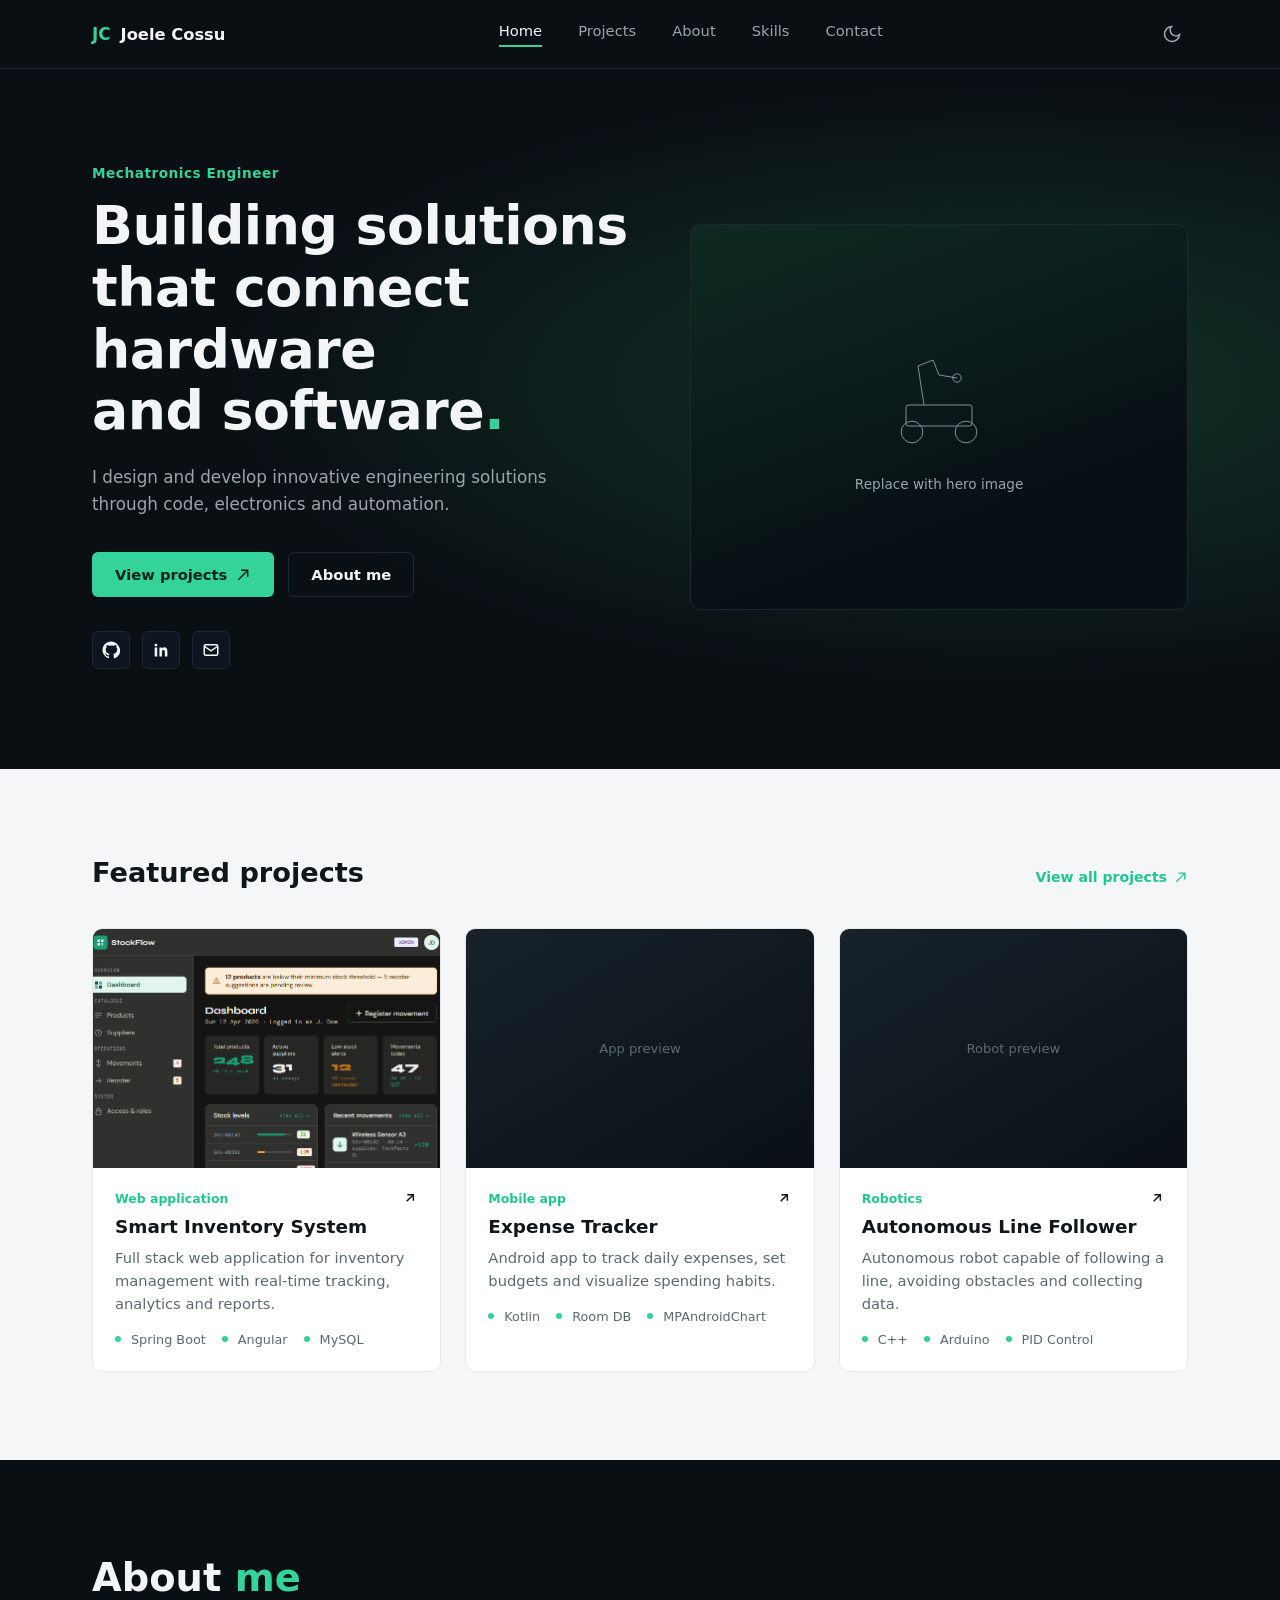
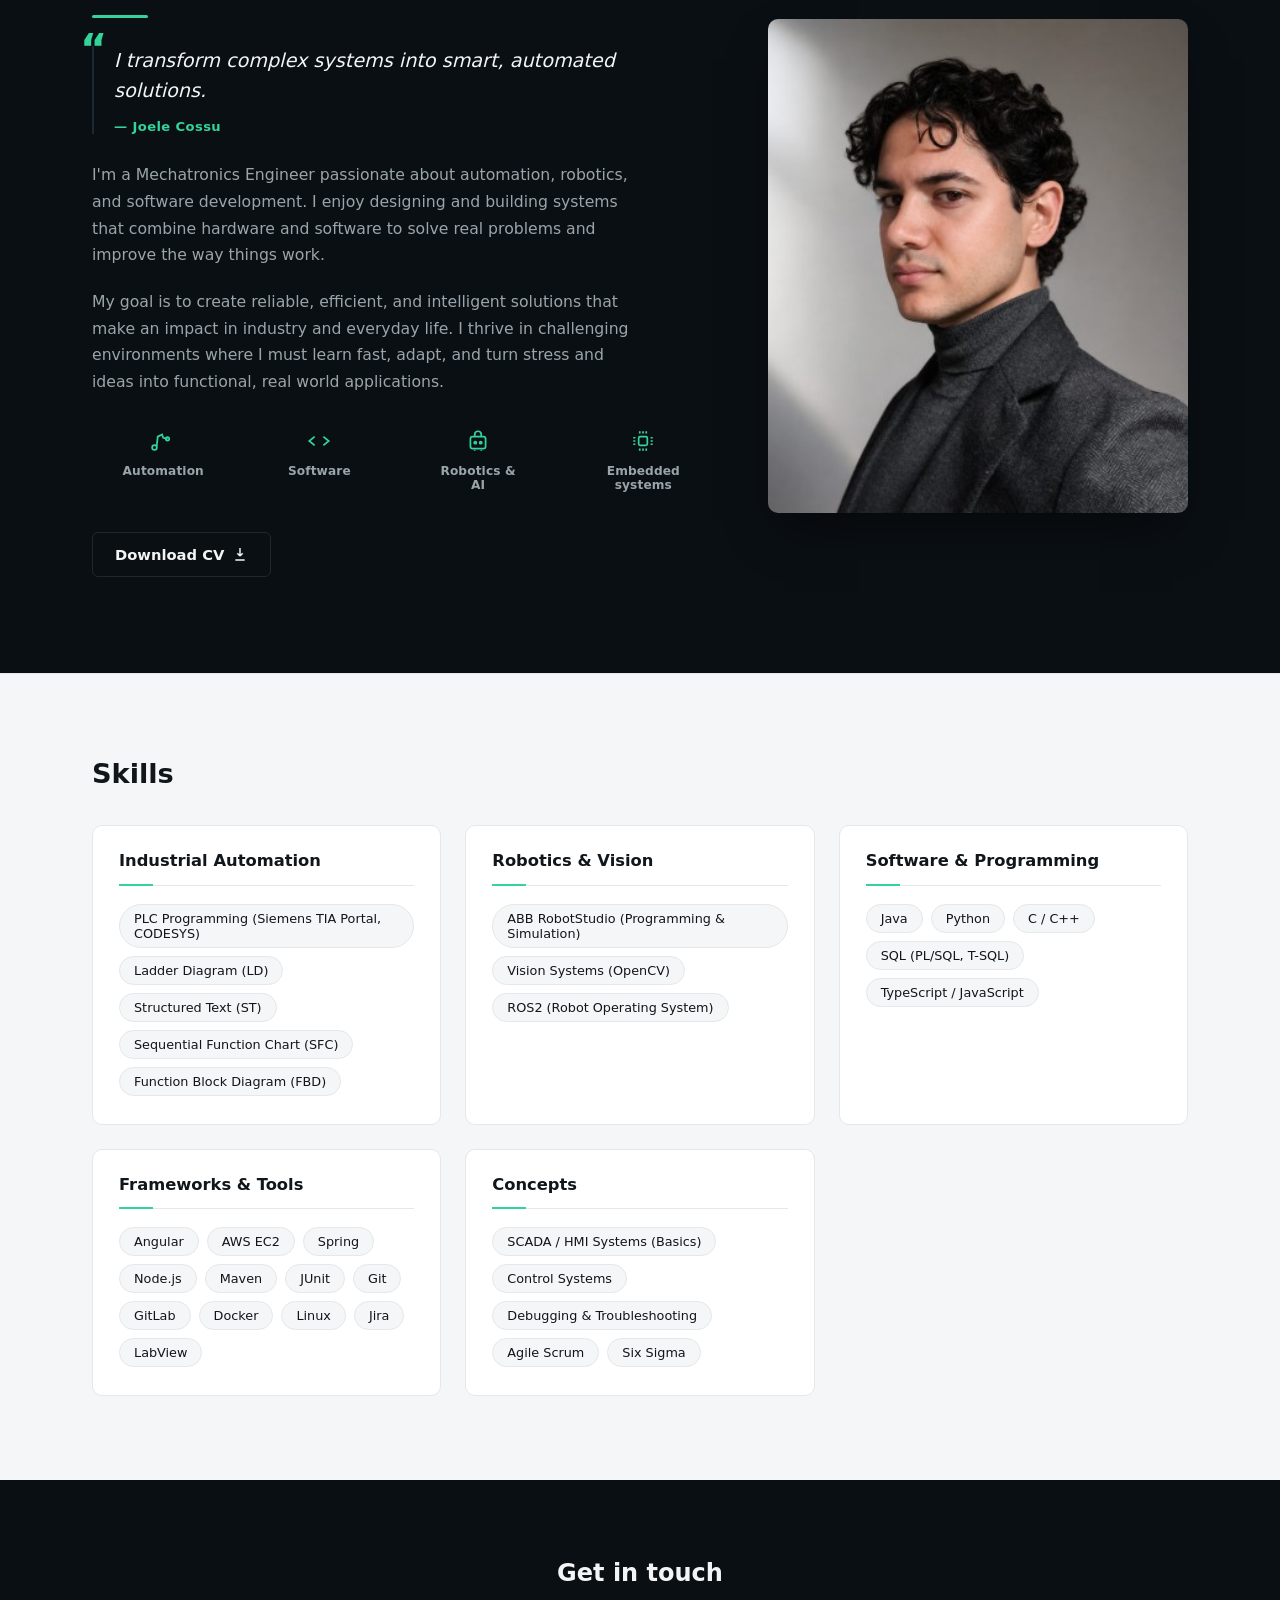
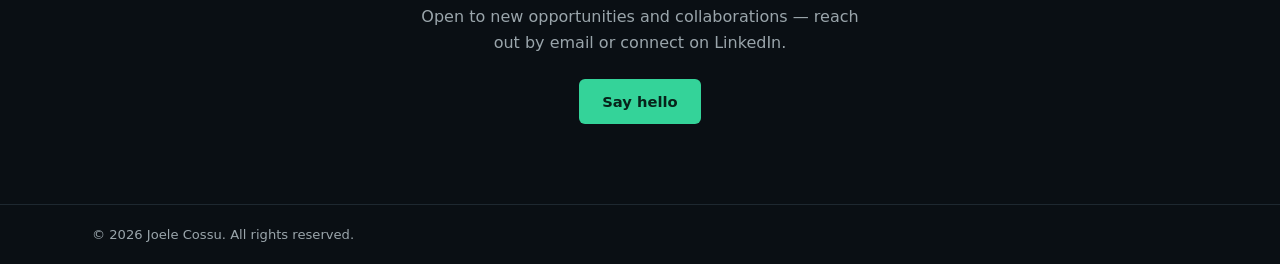
==== index.html @ 7636c54f "Added img to one project and modified css rules to make the img fit" ====
<!DOCTYPE html>
<html lang="en">
<head>
<meta charset="UTF-8">
<meta name="viewport" content="width=device-width, initial-scale=1.0">
<title>Joele Cossu — Mechatronics Engineer</title>
<link rel="stylesheet" href="style.css">
</head>
<body>

<header class="site-header">
  <div class="header-inner">
    <a href="#home" class="logo">
      <span class="logo-mark">JC</span>
      <span class="logo-name">Joele Cossu</span>
    </a>

    <nav class="main-nav" id="main-nav">
      <a href="#home" class="nav-link is-active">Home</a>
      <a href="#projects" class="nav-link">Projects</a>
      <a href="#about" class="nav-link">About</a>
      <a href="#skills" class="nav-link">Skills</a>
      <a href="#contact" class="nav-link">Contact</a>
    </nav>

    <div class="header-actions">
      <button class="theme-toggle" id="theme-toggle" aria-label="Toggle dark mode">
        <svg viewBox="0 0 24 24" width="20" height="20" fill="none" stroke="currentColor" stroke-width="2">
          <path d="M21 12.79A9 9 0 1 1 11.21 3 7 7 0 0 0 21 12.79z"/>
        </svg>
      </button>
      <button class="nav-toggle" id="nav-toggle" aria-label="Open menu" aria-expanded="false">
        <span></span><span></span><span></span>
      </button>
    </div>
  </div>
</header>

<main>

  <section class="hero" id="home">
    <div class="hero-inner">
      <div class="hero-copy">
        <p class="eyebrow">Mechatronics Engineer</p>
        <h1 class="hero-title">Building solutions<br>that connect hardware<br>and software<span class="accent-dot">.</span></h1>
        <p class="hero-subtitle">I design and develop innovative engineering solutions through code, electronics and automation.</p>

        <div class="hero-actions">
          <a href="#projects" class="btn btn-primary">
            View projects
            <svg viewBox="0 0 24 24" width="16" height="16" fill="none" stroke="currentColor" stroke-width="2.2">
              <path d="M5 19 19 5M9 5h10v10"/>
            </svg>
          </a>
          <a href="#about" class="btn btn-outline">About me</a>
        </div>

        <div class="hero-social">
          <a href="https://github.com/Gearpro17" class="social-link" aria-label="GitHub" target="_blank" rel="noopener">
            <svg viewBox="0 0 24 24" width="18" height="18" fill="currentColor">
              <path d="M12 .5C5.7.5.7 5.6.7 12c0 5.1 3.3 9.4 7.9 11 .6.1.8-.3.8-.6v-2c-3.2.7-3.9-1.5-3.9-1.5-.5-1.3-1.3-1.7-1.3-1.7-1.1-.7.1-.7.1-.7 1.2.1 1.8 1.2 1.8 1.2 1.1 1.8 2.8 1.3 3.5 1 .1-.8.4-1.3.7-1.6-2.6-.3-5.3-1.3-5.3-5.7 0-1.3.4-2.3 1.2-3.1-.1-.3-.5-1.5.1-3.1 0 0 1-.3 3.3 1.2a11.3 11.3 0 0 1 6 0c2.3-1.5 3.3-1.2 3.3-1.2.6 1.6.2 2.8.1 3.1.8.8 1.2 1.9 1.2 3.1 0 4.4-2.7 5.4-5.3 5.7.4.4.8 1.1.8 2.2v3.3c0 .3.2.7.8.6 4.6-1.6 7.9-5.9 7.9-11C23.3 5.6 18.3.5 12 .5z"/></svg>
          </a>
          <a href="https://linkedin.com/in/joele-cossu" class="social-link" aria-label="LinkedIn" target="_blank" rel="noopener">
            <svg viewBox="0 0 24 24" width="18" height="18" fill="currentColor">
              <path d="M6.94 8.5H3.56V20.5H6.94V8.5ZM5.25 3.5A1.96 1.96 0 1 0 5.25 7.42 1.96 1.96 0 0 0 5.25 3.5ZM20.5 20.5H17.13V14.4C17.13 12.93 16.6 11.93 15.28 11.93C14.28 11.93 13.68 12.6 13.42 13.25C13.32 13.5 13.3 13.84 13.3 14.18V20.5H9.93S9.97 9.47 9.93 8.5H13.3V9.95C13.75 9.25 14.55 8.25 16.58 8.25C19.1 8.25 20.5 9.9 20.5 13.45V20.5Z"/></svg>
          </a>
          <a href="mailto:gear@joesautomation.co.site" class="social-link" aria-label="Email">
            <svg viewBox="0 0 24 24" width="18" height="18" fill="none" stroke="currentColor" stroke-width="2">
              <rect x="3" y="5" width="18" height="14" rx="2"/>
              <path d="m3 7 9 6 9-6"/></svg>
          </a>
        </div>
      </div>

      <div class="hero-media">
        <div class="hero-image-frame" role="img" aria-label="Photo of a mecanum-wheel robot with a robotic arm">
          <div class="hero-image-placeholder">
            <svg viewBox="0 0 200 200" width="120" height="120" fill="none" stroke="currentColor" stroke-width="1.4">
              <circle cx="55" cy="150" r="18"/><circle cx="145" cy="150" r="18"/>
              <rect x="45" y="105" width="110" height="35" rx="4"/>
              <path d="M75 105 65 40 90 30 100 55 130 60"/>
              <circle cx="130" cy="60" r="7"/>
            </svg>
            <span>Replace with hero image</span>
          </div>
        </div>
      </div>
    </div>
  </section>

  <section class="projects" id="projects">
    <div class="section-inner">
      <div class="section-heading">
        <h2>Featured projects</h2>
        <a href="#" class="link-arrow">
          View all projects
          <svg viewBox="0 0 24 24" width="15" height="15" fill="none" stroke="currentColor" stroke-width="2.2">
            <path d="M5 19 19 5M9 5h10v10"/>
          </svg>
        </a>
      </div>

      <div class="project-grid">

        <article class="project-card">
          <div class="project-thumb" role="img" aria-label="Screenshot of the Smart Inventory System dashboard">
            <img src="assets/inventory_management_concept_art.png" alt="Screenshot of the Smart Inventory System dashboard" />
          </div>
          <div class="project-body">
            <div class="project-top">
              <p class="project-category">Web application</p>
              <a href="#" class="project-link" aria-label="Open project">
                <svg viewBox="0 0 24 24" width="16" height="16" fill="none" stroke="currentColor" stroke-width="2.2"><path d="M7 17 17 7M8 7h9v9"/></svg>
              </a>
            </div>
            <h3 class="project-title">Smart Inventory System</h3>
            <p class="project-desc">Full stack web application for inventory management with real-time tracking, analytics and reports.</p>
            <ul class="project-tags">
              <li>Spring Boot</li>
              <li>Angular</li>
              <li>MySQL</li>
            </ul>
          </div>
        </article>

        <article class="project-card">
          <div class="project-thumb" role="img" aria-label="Screenshot of the Expense Tracker mobile app">
            <span>App preview</span>
          </div>
          <div class="project-body">
            <div class="project-top">
              <p class="project-category">Mobile app</p>
              <a href="#" class="project-link" aria-label="Open project">
                <svg viewBox="0 0 24 24" width="16" height="16" fill="none" stroke="currentColor" stroke-width="2.2"><path d="M7 17 17 7M8 7h9v9"/></svg>
              </a>
            </div>
            <h3 class="project-title">Expense Tracker</h3>
            <p class="project-desc">Android app to track daily expenses, set budgets and visualize spending habits.</p>
            <ul class="project-tags">
              <li>Kotlin</li>
              <li>Room DB</li>
              <li>MPAndroidChart</li>
            </ul>
          </div>
        </article>

        <article class="project-card">
          <div class="project-thumb" role="img" aria-label="Photo of the Autonomous Line Follower robot">
            <span>Robot preview</span>
          </div>
          <div class="project-body">
            <div class="project-top">
              <p class="project-category">Robotics</p>
              <a href="#" class="project-link" aria-label="Open project">
                <svg viewBox="0 0 24 24" width="16" height="16" fill="none" stroke="currentColor" stroke-width="2.2"><path d="M7 17 17 7M8 7h9v9"/></svg>
              </a>
            </div>
            <h3 class="project-title">Autonomous Line Follower</h3>
            <p class="project-desc">Autonomous robot capable of following a line, avoiding obstacles and collecting data.</p>
            <ul class="project-tags">
              <li>C++</li>
              <li>Arduino</li>
              <li>PID Control</li>
            </ul>
          </div>
        </article>

      </div>
    </div>
  </section>

  <section class="about" id="about">
    <div class="section-inner about-inner">

      <div class="about-copy">
        <h2>About <span class="accent-dot">me</span></h2>
 
        <blockquote class="about-quote">
          <span class="quote-mark" aria-hidden="true">&ldquo;</span>
          <p>I transform complex systems into smart, automated solutions.</p>
          <cite>— Joele Cossu</cite>
        </blockquote>
 
        <p class="about-text">I'm a Mechatronics Engineer passionate about automation, robotics, and software development. 
          I enjoy designing and building systems that combine hardware and software to solve real problems and improve the way things work.</p>
 
        <p class="about-text">My goal is to create reliable, efficient, and intelligent solutions that make an impact in industry and everyday life. 
          I thrive in challenging environments where I must learn fast, adapt, and turn stress and ideas into functional, real world applications.</p>
 
        <ul class="about-highlights">
          <li>
            <svg viewBox="0 0 24 24" width="26" height="26" fill="none" stroke="currentColor" stroke-width="1.6"><circle cx="6" cy="18" r="2.2"/><path d="M8 17 9 8l4-2 1 3 4 1"/><circle cx="18" cy="10" r="1.6"/></svg>
            <span>Automation</span>
          </li>
          <li>
            <svg viewBox="0 0 24 24" width="26" height="26" fill="none" stroke="currentColor" stroke-width="1.6"><path d="m8 8-5 4 5 4M16 8l5 4-5 4"/></svg>
            <span>Software</span>
          </li>
          <li>
            <svg viewBox="0 0 24 24" width="26" height="26" fill="none" stroke="currentColor" stroke-width="1.6"><rect x="5" y="8" width="14" height="11" rx="2"/><path d="M9 8V6a3 3 0 0 1 6 0v2M9 20v1M15 20v1"/><circle cx="9.5" cy="13.5" r="1"/><circle cx="14.5" cy="13.5" r="1"/></svg>
            <span>Robotics & AI</span>
          </li>
          <li>
            <svg viewBox="0 0 24 24" width="26" height="26" fill="none" stroke="currentColor" stroke-width="1.6"><rect x="8" y="8" width="8" height="8" rx="1.4"/><path d="M9 3v2M12 3v2M15 3v2M9 19v2M12 19v2M15 19v2M3 9h2M3 12h2M3 15h2M19 9h2M19 12h2M19 15h2"/></svg>
            <span>Embedded systems</span>
          </li>
        </ul>
 
        <a href="assets/joele-cossu-cv.pdf" class="btn btn-outline cv-download" download>
          Download CV
          <svg viewBox="0 0 24 24" width="16" height="16" fill="none" stroke="currentColor" stroke-width="2.2">
            <path d="M12 3v12m0 0-4-4m4 4 4-4M5 21h14"/>
          </svg>
        </a>
      </div>

      <div class="about-media">
        <div class="about-image-frame" role="img" aria-label="Portrait of Joele Cossu in his robotics workspace">
              <img 
              src="assets/profile_photo.jpg" 
              alt="Portrait of Joele Cossu"
              class="about-photo" />
        </div>
      </div>

    </div>
  </section>

    <section class="skills" id="skills">
    <div class="section-inner">
      <h2>Skills</h2>
 
      <div class="skills-grid">
 
        <div class="skill-card">
          <h3>Industrial Automation</h3>
          <ul class="skill-tags">
            <li>PLC Programming (Siemens TIA Portal, CODESYS)</li>
            <li>Ladder Diagram (LD)</li>
            <li>Structured Text (ST)</li>
            <li>Sequential Function Chart (SFC)</li>
            <li>Function Block Diagram (FBD)</li>
          </ul>
        </div>
 
        <div class="skill-card">
          <h3>Robotics &amp; Vision</h3>
          <ul class="skill-tags">
            <li>ABB RobotStudio (Programming &amp; Simulation)</li>
            <li>Vision Systems (OpenCV)</li>
            <li>ROS2 (Robot Operating System)</li>
          </ul>
        </div>
 
        <div class="skill-card">
          <h3>Software &amp; Programming</h3>
          <ul class="skill-tags">
            <li>Java</li>
            <li>Python</li>
            <li>C / C++</li>
            <li>SQL (PL/SQL, T-SQL)</li>
            <li>TypeScript / JavaScript</li>
          </ul>
        </div>
 
        <div class="skill-card">
          <h3>Frameworks &amp; Tools</h3>
          <ul class="skill-tags">
            <li>Angular</li>
            <li>AWS EC2</li>
            <li>Spring</li>
            <li>Node.js</li>
            <li>Maven</li>
            <li>JUnit</li>
            <li>Git</li>
            <li>GitLab</li>
            <li>Docker</li>
            <li>Linux</li>
            <li>Jira</li>
            <li>LabView</li>
          </ul>
        </div>
 
        <div class="skill-card">
          <h3>Concepts</h3>
          <ul class="skill-tags">
            <li>SCADA / HMI Systems (Basics)</li>
            <li>Control Systems</li>
            <li>Debugging &amp; Troubleshooting</li>
            <li>Agile Scrum</li>
            <li>Six Sigma</li>
          </ul>
        </div>
 
      </div>
    </div>
  </section>


  <section class="contact" id="contact">
    <div class="section-inner contact-inner">
      <h2>Get in touch</h2>
      <p>Open to new opportunities and collaborations — reach out by email or connect on LinkedIn.</p>
      <a href="mailto:gear@joesautomation.co.site" class="btn btn-primary">Say hello</a>
    </div>
  </section>

</main>

<footer class="site-footer">
  <div class="section-inner footer-inner">
    <p>&copy; <span id="year"></span> Joele Cossu. All rights reserved.</p>
  </div>
</footer>

<script src="script.js"></script>
</body>
</html>
---- style.css ----
/* ---------------------------------------
   Tokens
--------------------------------------- */
:root{
  --bg-dark: #0a0f14;
  --bg-dark-2: #0d1620;
  --bg-light: #f4f6f7;
  --surface: #ffffff;
  --text-dark-bg: #f2f4f5;
  --text-dark-bg-muted: #9aa5ab;
  --text-light-bg: #10161a;
  --text-light-bg-muted: #5b6870;
  --accent: #34d399;
  --accent-strong: #22c58e;
  --border-dark: #1e2830;
  --border-light: #e4e8ea;
  --radius-s: 6px;
  --radius-m: 10px;
  --max-width: 1160px;
  --font-body: "Inter", "Segoe UI", system-ui, -apple-system, sans-serif;
}

*{ box-sizing: border-box; }
html{ scroll-behavior: smooth; }

body{
  margin: 0;
  font-family: var(--font-body);
  background: var(--bg-light);
  color: var(--text-light-bg);
  -webkit-font-smoothing: antialiased;
}

h1,h2,h3{ margin: 0; line-height: 1.15; }
p{ margin: 0; }
a{ color: inherit; text-decoration: none; }
ul{ list-style: none; margin: 0; padding: 0; }
button{ font: inherit; cursor: pointer; }

.section-inner{
  max-width: var(--max-width);
  margin: 0 auto;
  padding: 0 32px;
}

/* ---------------------------------------
   Header
--------------------------------------- */
.site-header{
  background: var(--bg-dark);
  border-bottom: 1px solid var(--border-dark);
  position: sticky;
  top: 0;
  z-index: 50;
}

.header-inner{
  max-width: var(--max-width);
  margin: 0 auto;
  padding: 18px 32px;
  display: flex;
  align-items: center;
  justify-content: space-between;
  gap: 24px;
}

.logo{
  display: flex;
  align-items: center;
  gap: 10px;
  font-weight: 600;
  color: var(--text-dark-bg);
}

.logo-mark{
  color: var(--accent);
  font-weight: 700;
  font-size: 1.05rem;
}

.logo-name{
  font-size: 1.02rem;
}

.main-nav{
  display: flex;
  align-items: center;
  gap: 36px;
}

.nav-link{
  font-size: 0.92rem;
  color: var(--text-dark-bg-muted);
  padding-bottom: 6px;
  border-bottom: 2px solid transparent;
  transition: color 0.15s ease;
}

.nav-link:hover{ color: var(--text-dark-bg); }

.nav-link.is-active{
  color: var(--text-dark-bg);
  border-bottom-color: var(--accent);
}

.header-actions{
  display: flex;
  align-items: center;
  gap: 14px;
}

.theme-toggle{
  background: none;
  border: none;
  color: var(--text-dark-bg-muted);
  display: flex;
  align-items: center;
  justify-content: center;
  padding: 6px;
  border-radius: var(--radius-s);
  transition: color 0.15s ease, background 0.15s ease;
}

.theme-toggle:hover{
  color: var(--text-dark-bg);
  background: var(--bg-dark-2);
}

.nav-toggle{
  display: none;
  flex-direction: column;
  justify-content: center;
  gap: 5px;
  background: none;
  border: none;
  padding: 6px;
}

.nav-toggle span{
  width: 22px;
  height: 2px;
  background: var(--text-dark-bg);
  border-radius: 2px;
}

/* ---------------------------------------
   Hero
--------------------------------------- */
.hero{
  background: radial-gradient(ellipse at 78% 45%, #123328 0%, var(--bg-dark) 55%);
  color: var(--text-dark-bg);
}

.hero-inner{
  max-width: var(--max-width);
  margin: 0 auto;
  padding: 96px 32px 100px;
  display: grid;
  grid-template-columns: 1.05fr 0.95fr;
  gap: 48px;
  align-items: center;
}

.eyebrow{
  color: var(--accent);
  font-size: 0.85rem;
  font-weight: 600;
  letter-spacing: 0.04em;
  margin-bottom: 14px;
}

.hero-title{
  font-size: clamp(2.2rem, 4.2vw, 3.4rem);
  font-weight: 800;
  letter-spacing: -0.01em;
}

.accent-dot{ color: var(--accent); }

.hero-subtitle{
  margin-top: 22px;
  max-width: 46ch;
  font-size: 1.05rem;
  line-height: 1.6;
  color: var(--text-dark-bg-muted);
}

.hero-actions{
  display: flex;
  gap: 14px;
  margin-top: 34px;
}

.btn{
  display: inline-flex;
  align-items: center;
  gap: 8px;
  padding: 13px 22px;
  border-radius: var(--radius-s);
  font-size: 0.92rem;
  font-weight: 600;
  border: 1px solid transparent;
  transition: transform 0.15s ease, background 0.15s ease, border-color 0.15s ease;
}

.btn:hover{ transform: translateY(-1px); }

.btn-primary{
  background: var(--accent);
  color: #07231a;
}

.btn-primary:hover{ background: var(--accent-strong); }

.btn-outline{
  background: transparent;
  border-color: var(--border-dark);
  color: var(--text-dark-bg);
}

.btn-outline:hover{ border-color: var(--text-dark-bg-muted); }

.hero-social{
  display: flex;
  gap: 12px;
  margin-top: 34px;
}

.social-link{
  width: 38px;
  height: 38px;
  display: flex;
  align-items: center;
  justify-content: center;
  border-radius: var(--radius-s);
  background: var(--bg-dark-2);
  color: var(--text-dark-bg);
  border: 1px solid var(--border-dark);
  transition: background 0.15s ease, border-color 0.15s ease;
}

.social-link:hover{
  background: var(--accent);
  color: #07231a;
  border-color: var(--accent);
}

.hero-image-frame{
  border-radius: var(--radius-m);
  overflow: hidden;
  border: 1px solid var(--border-dark);
  background: linear-gradient(160deg, #0f2a22, #081015 70%);
  aspect-ratio: 4 / 3.1;
}

.hero-image-placeholder{
  height: 100%;
  display: flex;
  flex-direction: column;
  align-items: center;
  justify-content: center;
  gap: 14px;
  color: var(--text-dark-bg-muted);
  font-size: 0.85rem;
}

/* ---------------------------------------
   Projects
--------------------------------------- */
.projects{
  padding: 88px 0;
}

.section-heading{
  display: flex;
  align-items: baseline;
  justify-content: space-between;
  margin-bottom: 40px;
  gap: 24px;
}

.section-heading h2{
  font-size: 1.7rem;
  font-weight: 700;
}

.link-arrow{
  display: inline-flex;
  align-items: center;
  gap: 6px;
  font-size: 0.88rem;
  font-weight: 600;
  color: var(--accent-strong);
  white-space: nowrap;
}

.project-grid{
  display: grid;
  grid-template-columns: repeat(3, 1fr);
  gap: 24px;
}

.project-card{
  background: var(--surface);
  border: 1px solid var(--border-light);
  border-radius: var(--radius-m);
  overflow: hidden;
  display: flex;
  flex-direction: column;
}

.project-thumb{
  aspect-ratio: 16 / 11;
  background: linear-gradient(150deg, #17222b, #0a1015);
  display: flex;
  align-items: center;
  justify-content: center;
  color: #5c6b74;
  font-size: 0.82rem;
}

.project-thumb img{
  display: block;
  width: 100%;
  height: 100%;
  object-fit: cover;
}

.project-body{
  padding: 22px 22px 24px;
  display: flex;
  flex-direction: column;
  gap: 10px;
}

.project-top{
  display: flex;
  align-items: center;
  justify-content: space-between;
}

.project-category{
  color: var(--accent-strong);
  font-size: 0.78rem;
  font-weight: 600;
}

.project-link{
  color: var(--text-light-bg);
  display: flex;
}

.project-title{
  font-size: 1.15rem;
  font-weight: 700;
}

.project-desc{
  color: var(--text-light-bg-muted);
  font-size: 0.92rem;
  line-height: 1.55;
}

.project-tags{
  display: flex;
  flex-wrap: wrap;
  gap: 8px 16px;
  margin-top: 6px;
}

.project-tags li{
  font-size: 0.8rem;
  color: var(--text-light-bg-muted);
  position: relative;
  padding-left: 16px;
}

.project-tags li::before{
  content: "";
  position: absolute;
  left: 0;
  top: 50%;
  transform: translateY(-50%);
  width: 6px;
  height: 6px;
  border-radius: 50%;
  background: var(--accent);
}

/* ---------------------------------------
   About 
--------------------------------------- */
.about{
  background: var(--bg-dark);
  color: var(--text-dark-bg);
  padding: 96px 0;
  border-top: none;
}
 
.about-inner{
  display: flex;
  flex-wrap: wrap;
  gap: 56px;
  align-items: center;
}

.about-copy{
  flex: 1 1 420px;
  min-width: 0;
}
 
.about-copy h2{
  font-size: clamp(1.9rem, 3vw, 2.4rem);
  font-weight: 800;
  position: relative;
  padding-bottom: 18px;
  margin-bottom: 28px;
}
 
.about-copy h2::after{
  content: "";
  position: absolute;
  left: 0;
  bottom: 0;
  width: 56px;
  height: 3px;
  background: var(--accent);
  border-radius: 2px;
}
 
.about-quote{
  margin: 0 0 28px;
  padding-left: 20px;
  border-left: 2px solid var(--border-dark);
  position: relative;
}
 
.quote-mark{
  position: absolute;
  left: -14px;
  top: -18px;
  font-size: 2.6rem;
  color: var(--accent);
  font-weight: 700;
  line-height: 1;
}
 
.about-quote p{
  font-size: 1.2rem;
  font-style: italic;
  line-height: 1.55;
  color: var(--text-dark-bg);
}
 
.about-quote cite{
  display: block;
  margin-top: 14px;
  font-style: normal;
  font-size: 0.82rem;
  font-weight: 600;
  letter-spacing: 0.03em;
  color: var(--accent);
}
 
.about-text{
  color: var(--text-dark-bg-muted);
  line-height: 1.7;
  font-size: 0.98rem;
  margin-bottom: 20px;
  max-width: 54ch;
}
 
.about-highlights{
  display: grid;
  grid-template-columns: repeat(4, auto);
  gap: 28px;
  margin: 32px 0 36px;
}
 
.about-highlights li{
  display: flex;
  flex-direction: column;
  align-items: center;
  gap: 10px;
  text-align: center;
  color: var(--accent);
}
 
.about-highlights span{
  font-size: 0.76rem;
  font-weight: 600;
  letter-spacing: 0.01em;
  color: var(--text-dark-bg-muted);
  max-width: 9ch;
}
 
.cv-download{
  margin-top: 4px;
}
 
.about-media{
  flex: 1 1 320px;
  max-width: 420px;
  display: flex;

}
 
.about-image-frame{
  width: 100%;
  aspect-ratio: 3.4 / 4;
  border-radius: var(--radius-m);
  overflow: hidden;
  box-shadow: 0 24px 48px -16px rgba(0, 0, 0, 0.55);
}

.about-photo{
  display: block;
  width: 100%;
  height: 100%;
  object-fit: cover;
}

/* ---------------------------------------
   Skills
--------------------------------------- */
 
.skills{
  padding: 84px 0;
  border-top: 1px solid var(--border-light);
}
 
.skills h2{
  font-size: 1.7rem;
  font-weight: 700;
  margin-bottom: 36px;
}
 
.skills-grid{
  display: grid;
  grid-template-columns: repeat(auto-fit, minmax(260px, 1fr));
  gap: 24px;
}
 
.skill-card{
  background: var(--surface);
  border: 1px solid var(--border-light);
  border-radius: var(--radius-m);
  padding: 26px 26px 28px;
}
 
.skill-card h3{
  font-size: 1.02rem;
  font-weight: 700;
  margin-bottom: 18px;
  padding-bottom: 14px;
  border-bottom: 1px solid var(--border-light);
  position: relative;
}
 
.skill-card h3::before{
  content: "";
  position: absolute;
  left: 0;
  bottom: -1px;
  width: 34px;
  height: 2px;
  background: var(--accent);
}
 
.skill-tags{
  display: flex;
  flex-wrap: wrap;
  gap: 8px;
}
 
.skill-tags li{
  font-size: 0.8rem;
  font-weight: 500;
  color: var(--text-light-bg);
  background: var(--bg-light);
  border: 1px solid var(--border-light);
  border-radius: 999px;
  padding: 6px 14px;
  transition: border-color 0.15s ease, color 0.15s ease;
}
 
.skill-tags li:hover{
  border-color: var(--accent);
  color: var(--accent-strong);
}
 
.contact{
  background: var(--bg-dark);
  color: var(--text-dark-bg);
  padding: 80px 0;
}

 
.contact-inner{
  text-align: center;
  display: flex;
  flex-direction: column;
  align-items: center;
  gap: 16px;
}
 
.contact p{
  color: var(--text-dark-bg-muted);
  max-width: 46ch;
  line-height: 1.6;
  margin-bottom: 8px;
}


/* ---------------------------------------
   Footer
--------------------------------------- */
.site-footer{
  background: var(--bg-dark);
  border-top: 1px solid var(--border-dark);
}

.footer-inner{
  padding: 22px 32px;
  color: var(--text-dark-bg-muted);
  font-size: 0.82rem;
}

/* ---------------------------------------
   Responsive
--------------------------------------- */
@media (max-width: 900px){
  .hero-inner{
    grid-template-columns: 1fr;
    padding-top: 56px;
  }
  .hero-media{ order: -1; }
  .project-grid{ grid-template-columns: 1fr; }
  .about-media{ order: -1; flex-basis: 100%; max-width: 360px; margin: 0 auto; }
  .about-copy{ flex-basis: 100%; }
}

@media (max-width: 520px){
  .about-highlights{ grid-template-columns: repeat(2, auto); row-gap: 24px; }
}

@media (max-width: 760px){
  .main-nav{
    position: absolute;
    top: 100%;
    left: 0;
    right: 0;
    background: var(--bg-dark);
    border-bottom: 1px solid var(--border-dark);
    flex-direction: column;
    align-items: flex-start;
    padding: 18px 32px 24px;
    gap: 16px;
    display: none;
  }
  .main-nav.is-open{ display: flex; }
  .nav-toggle{ display: flex; }
  .hero-actions{ flex-direction: column; align-items: flex-start; }
  .btn{ width: 100%; justify-content: center; }
  .section-heading{ flex-direction: column; align-items: flex-start; gap: 10px; }
}

/* ---------------------------------------
   Reduced motion
--------------------------------------- */
@media (prefers-reduced-motion: reduce){
  html{ scroll-behavior: auto; }
  .btn{ transition: none; }
}

/* Focus visibility */
a:focus-visible, button:focus-visible{
  outline: 2px solid var(--accent);
  outline-offset: 2px;
}
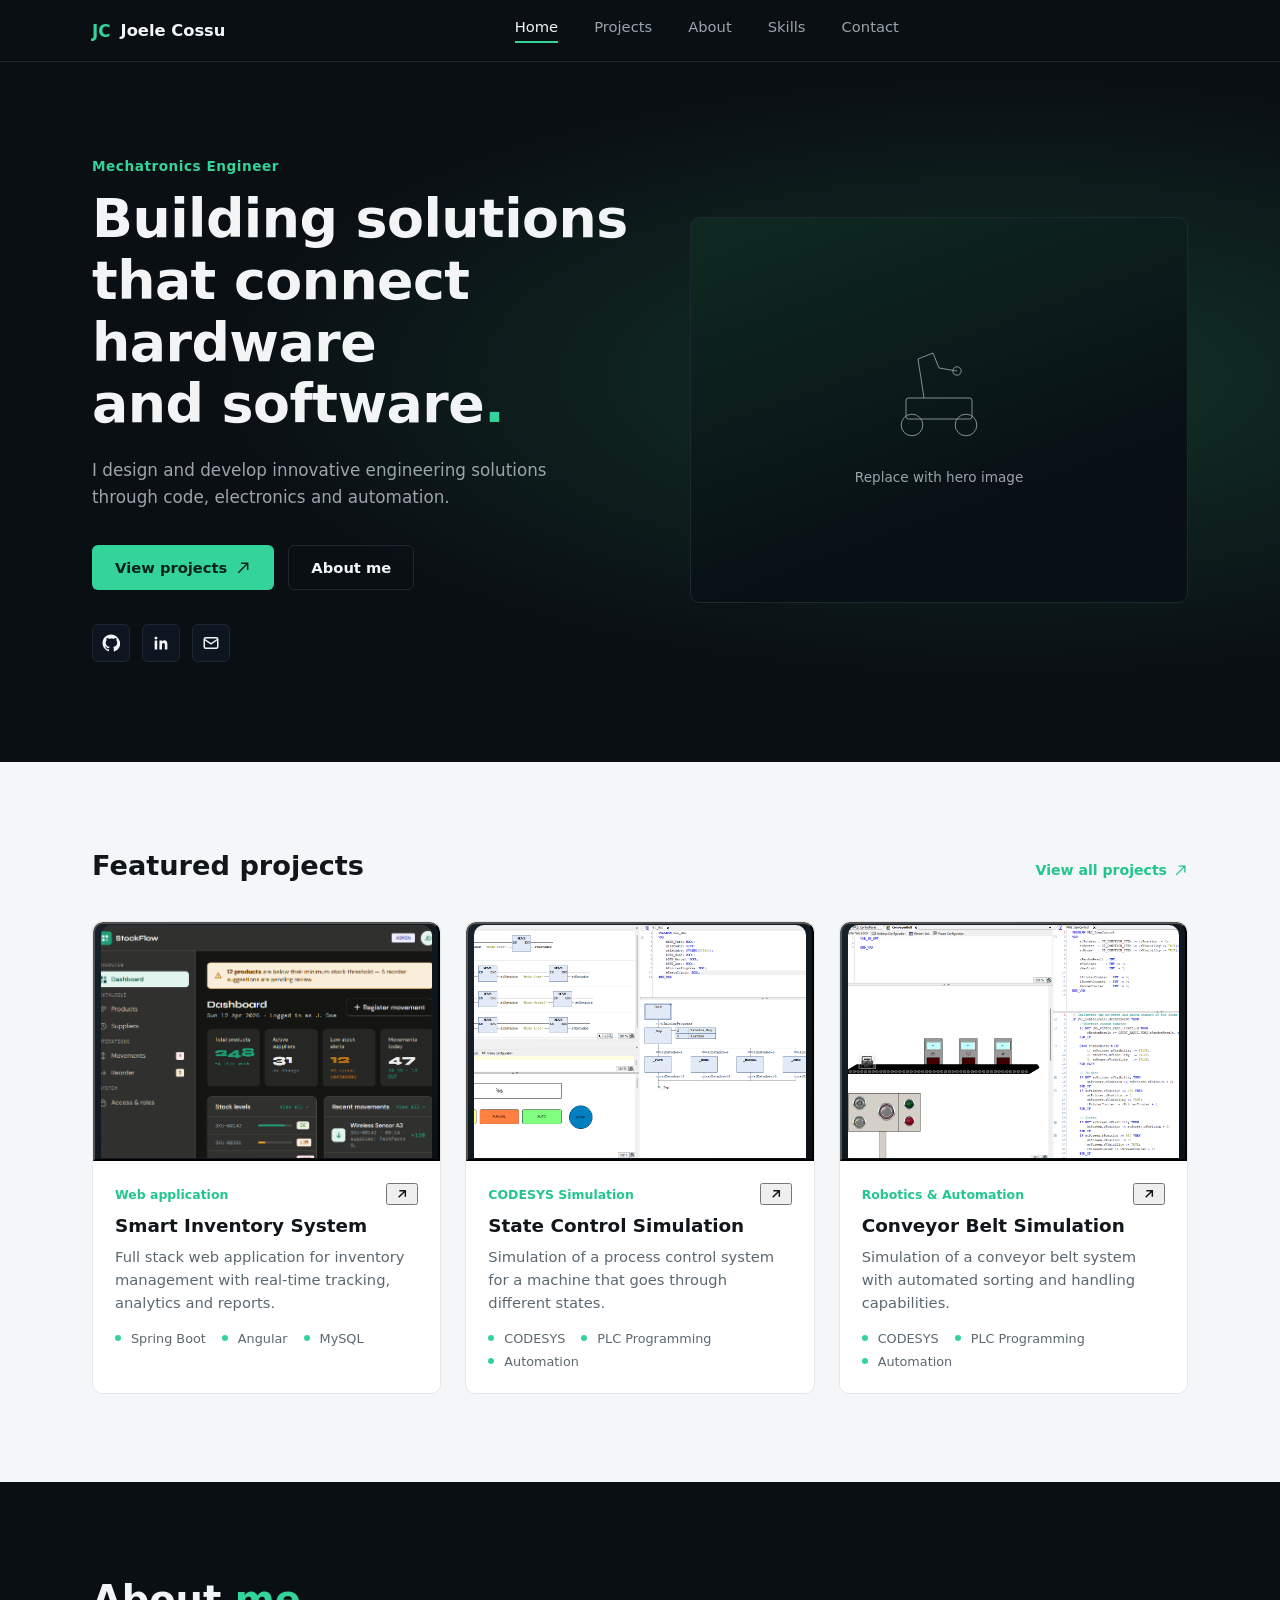
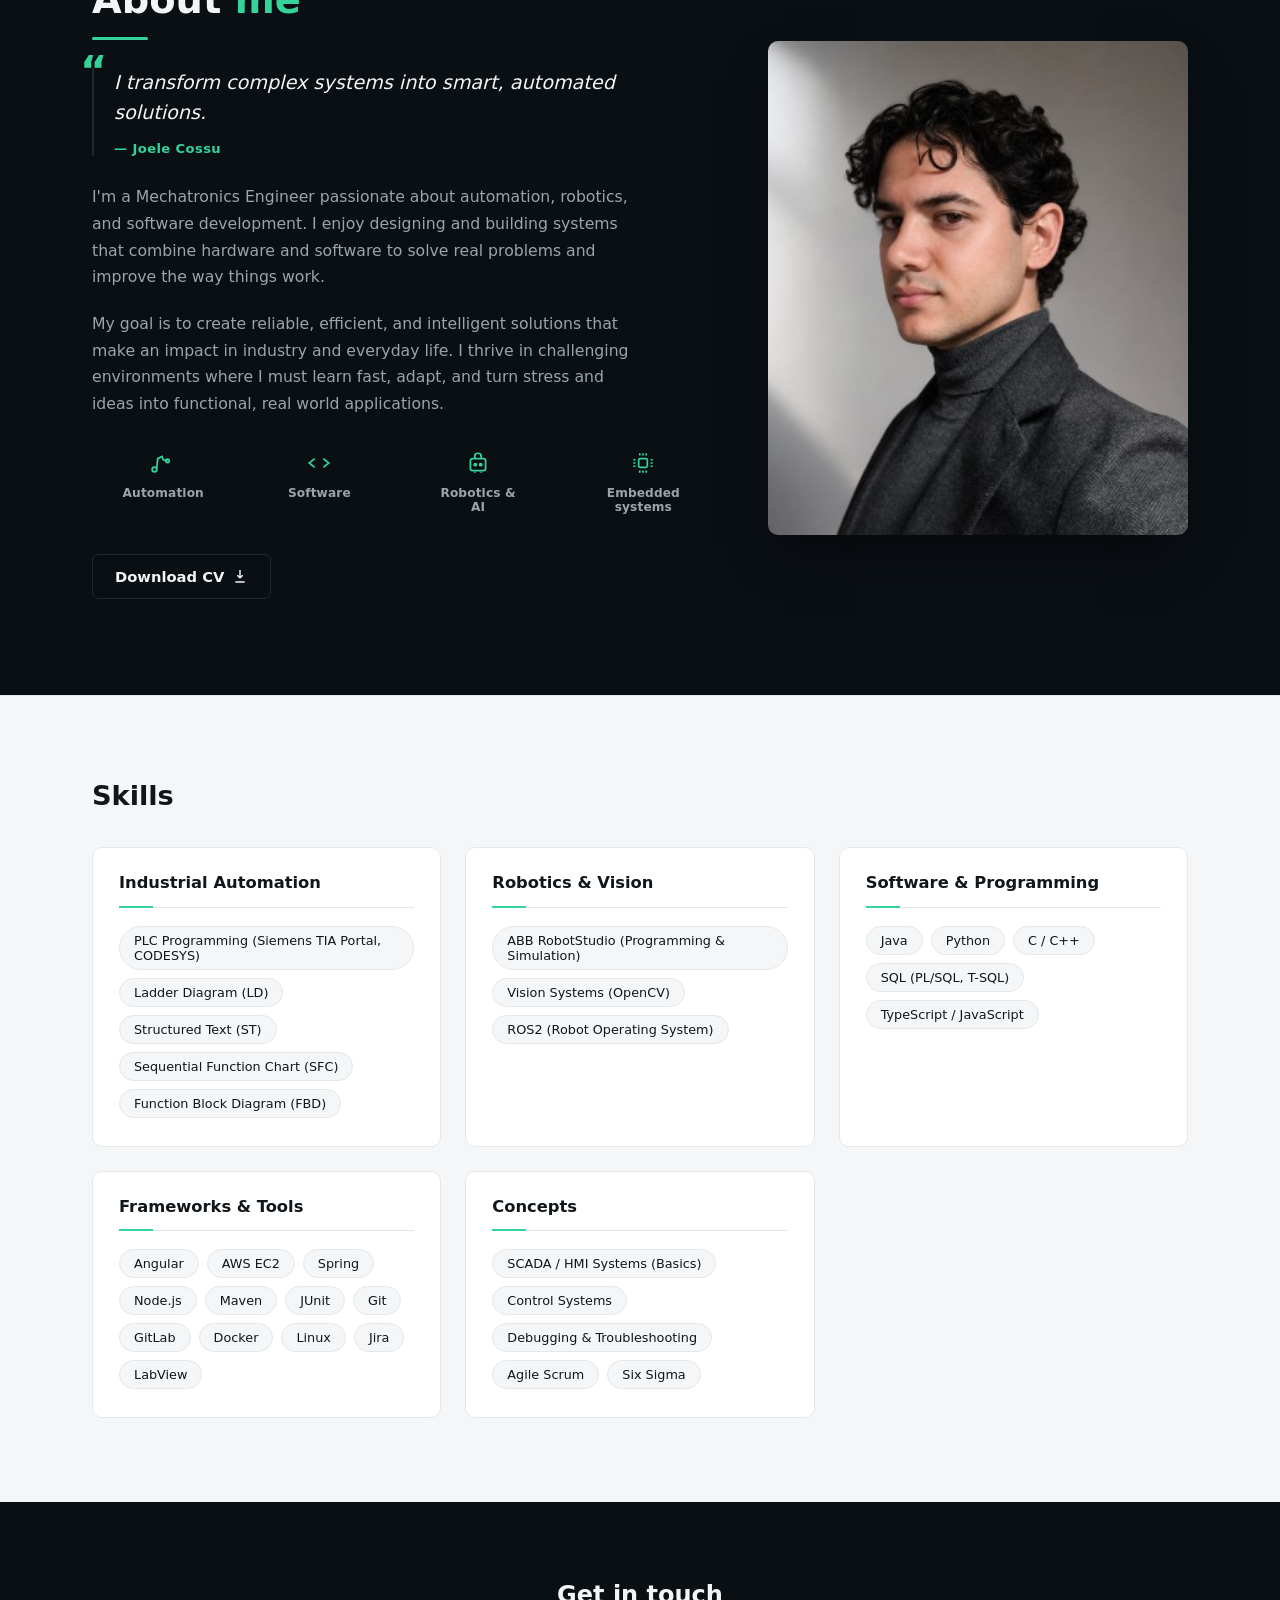
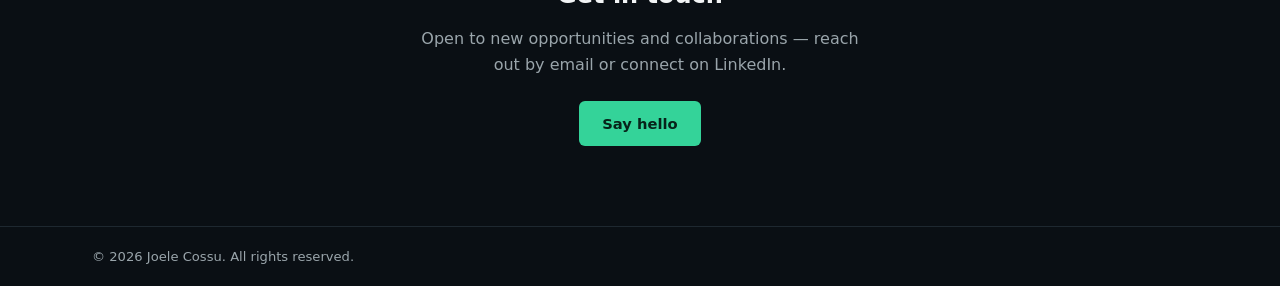
==== commit e420f42a: "- Added a new button for downloading projects that do not have a github link. When clicking it downl" ====
--- a/index.html
+++ b/index.html
@@ -23,12 +23,7 @@
       <a href="#contact" class="nav-link">Contact</a>
     </nav>
 
-    <div class="header-actions">
-      <button class="theme-toggle" id="theme-toggle" aria-label="Toggle dark mode">
-        <svg viewBox="0 0 24 24" width="20" height="20" fill="none" stroke="currentColor" stroke-width="2">
-          <path d="M21 12.79A9 9 0 1 1 11.21 3 7 7 0 0 0 21 12.79z"/>
-        </svg>
-      </button>
+    <div class="header-actions"> 
       <button class="nav-toggle" id="nav-toggle" aria-label="Open menu" aria-expanded="false">
         <span></span><span></span><span></span>
       </button>
@@ -102,16 +97,16 @@
 
       <div class="project-grid">
 
-        <article class="project-card">
-          <div class="project-thumb" role="img" aria-label="Screenshot of the Smart Inventory System dashboard">
+        <article class="project-card" data-github="https://github.com/Gearpro17/smart-inventory-system">
+          <button type="button" class="project-thumb" aria-label="View details for Smart Inventory System">
             <img src="assets/inventory_management_concept_art.png" alt="Screenshot of the Smart Inventory System dashboard" />
-          </div>
+          </button>
           <div class="project-body">
             <div class="project-top">
               <p class="project-category">Web application</p>
-              <a href="#" class="project-link" aria-label="Open project">
+              <button type="button" class="project-link" aria-label="View details for Smart Inventory System">
                 <svg viewBox="0 0 24 24" width="16" height="16" fill="none" stroke="currentColor" stroke-width="2.2"><path d="M7 17 17 7M8 7h9v9"/></svg>
-              </a>
+              </button>
             </div>
             <h3 class="project-title">Smart Inventory System</h3>
             <p class="project-desc">Full stack web application for inventory management with real-time tracking, analytics and reports.</p>
@@ -120,54 +115,98 @@
               <li>Angular</li>
               <li>MySQL</li>
             </ul>
+            <p class="project-desc-full" hidden>
+              Full stack web application built to help small warehouses manage stock levels without spreadsheets. 
+              The Angular front end gives staff a live view of inventory across multiple locations,
+              with low-stock alerts, category filtering and CSV exports. 
+              The Spring Boot backend exposes a REST API secured with JWT authentication, 
+              and MySQL stores stock movements so managers can generate historical reports and spot trends in demand over time.</p>
           </div>
         </article>
 
-        <article class="project-card">
-          <div class="project-thumb" role="img" aria-label="Screenshot of the Expense Tracker mobile app">
-            <span>App preview</span>
-          </div>
+        <article class="project-card" data-zip="assets/multi_state_control_project.zip">
+          <button type="button" class="project-thumb" aria-label="Screenshot of the state control simulation">
+            <img src="assets/Multiple_state_control.png" alt="Screenshot of the state control simulation" />
+          </button>
           <div class="project-body">
             <div class="project-top">
-              <p class="project-category">Mobile app</p>
-              <a href="#" class="project-link" aria-label="Open project">
+              <p class="project-category">CODESYS Simulation</p>
+              <button type="button" class="project-link" aria-label="View details for State Control Simulation">
                 <svg viewBox="0 0 24 24" width="16" height="16" fill="none" stroke="currentColor" stroke-width="2.2"><path d="M7 17 17 7M8 7h9v9"/></svg>
-              </a>
+              </button>
             </div>
-            <h3 class="project-title">Expense Tracker</h3>
-            <p class="project-desc">Android app to track daily expenses, set budgets and visualize spending habits.</p>
+            <h3 class="project-title">State Control Simulation</h3>
+            <p class="project-desc">Simulation of a process control system for a machine that goes through different states.</p>
             <ul class="project-tags">
-              <li>Kotlin</li>
-              <li>Room DB</li>
-              <li>MPAndroidChart</li>
+              <li>CODESYS</li>
+              <li>PLC Programming</li>
+              <li>Automation</li>
             </ul>
+            <p class="project-desc-full" hidden>
+              In this project I try to simulate a process control system for a machine that goes through different states.
+              I integrated a manual, automatic and home modes, as well as a start and stop function, as the default operation modes.
+              More can be added to the system, such as a reset function, a maintenance mode, and a fault detection system. The simulation is built in CODESYS using Structured Text (ST) 
+              and Sequential Function Chart (SFC) programming languages. It serves as a demonstrtation of a real-world industrial control system, and can be used to test and validate the control logic 
+              before deploying it to a physical machine.
+            </p>
           </div>
         </article>
 
-        <article class="project-card">
-          <div class="project-thumb" role="img" aria-label="Photo of the Autonomous Line Follower robot">
-            <span>Robot preview</span>
-          </div>
+        <article class="project-card" data-zip="assets/">
+          <button type="button" class="project-thumb" aria-label="Conveyor Belt Simulation">
+            <img src="assets/conveyor_belt.png" alt="Screenshot of the conveyor belt simulation" />
+          </button>
           <div class="project-body">
             <div class="project-top">
-              <p class="project-category">Robotics</p>
-              <a href="#" class="project-link" aria-label="Open project">
+              <p class="project-category">Robotics & Automation</p>
+              <button type="button" class="project-link" aria-label="View details for Conveyor Belt Simulation">
                 <svg viewBox="0 0 24 24" width="16" height="16" fill="none" stroke="currentColor" stroke-width="2.2"><path d="M7 17 17 7M8 7h9v9"/></svg>
-              </a>
+              </button>
             </div>
-            <h3 class="project-title">Autonomous Line Follower</h3>
-            <p class="project-desc">Autonomous robot capable of following a line, avoiding obstacles and collecting data.</p>
+            <h3 class="project-title">Conveyor Belt Simulation</h3>
+            <p class="project-desc">Simulation of a conveyor belt system with automated sorting and handling capabilities.</p>
             <ul class="project-tags">
-              <li>C++</li>
-              <li>Arduino</li>
-              <li>PID Control</li>
+              <li>CODESYS</li>
+              <li>PLC Programming</li>
+              <li>Automation</li>
             </ul>
+            <p class="project-desc-full" hidden>Simulation of a conveyor belt system with automated sorting and handling capabilities.
+              I designed and implemented a control system that can detect and sort objects based on their size, shape, and color.
+              It was programmed primarily in CODESYS using Structured Text (ST).
+            </p>
           </div>
         </article>
 
-      </div>
-    </div>
-  </section>
+
+      </div>
+    </div>
+  </section>
+
+  <div class="modal-overlay" id="project-modal" hidden>
+    <div class="modal" role="dialog" aria-modal="true" aria-labelledby="modal-title">
+      <button type="button" class="modal-close" id="modal-close" aria-label="Close">
+        <svg viewBox="0 0 24 24" width="18" height="18" fill="none" stroke="currentColor" stroke-width="2.2"><path d="M6 6l12 12M18 6 6 18"/></svg>
+      </button>
+      <div class="modal-media" id="modal-media"></div>
+      <div class="modal-body">
+        <p class="modal-category" id="modal-category"></p>
+        <h3 class="modal-title" id="modal-title"></h3>
+        <p class="modal-desc" id="modal-desc"></p>
+        <ul class="modal-tags" id="modal-tags"></ul>
+        <div class="modal-actions">
+            <a class="btn btn-primary modal-download" id="modal-zip" download>
+              Download Project
+              <svg viewBox="0 0 24 24" width="16" height="16" fill="none" stroke="currentColor" stroke-width="2.2"><path d="M12 3v12m0 0-4-4m4 4 4-4M5 21h14"/></svg>
+            </a>
+            <a class="btn btn-primary modal-github" id="modal-github" target="_blank" rel="noopener">
+              View on GitHub
+              <svg viewBox="0 0 24 24" width="16" height="16" fill="none" stroke="currentColor" stroke-width="2.2"><path d="M5 19 19 5M9 5h10v10"/></svg>
+            </a>
+        </div>
+      </div>
+    </div>
+  </div>
+
 
   <section class="about" id="about">
     <div class="section-inner about-inner">
--- a/style.css
+++ b/style.css
@@ -109,23 +109,6 @@
   gap: 14px;
 }
 
-.theme-toggle{
-  background: none;
-  border: none;
-  color: var(--text-dark-bg-muted);
-  display: flex;
-  align-items: center;
-  justify-content: center;
-  padding: 6px;
-  border-radius: var(--radius-s);
-  transition: color 0.15s ease, background 0.15s ease;
-}
-
-.theme-toggle:hover{
-  color: var(--text-dark-bg);
-  background: var(--bg-dark-2);
-}
-
 .nav-toggle{
   display: none;
   flex-direction: column;
@@ -312,6 +295,7 @@
 .project-thumb{
   aspect-ratio: 16 / 11;
   background: linear-gradient(150deg, #17222b, #0a1015);
+  border-radius: var(--radius-m) var(--radius-m) 0 0;
   display: flex;
   align-items: center;
   justify-content: center;
@@ -324,6 +308,7 @@
   width: 100%;
   height: 100%;
   object-fit: cover;
+  border-radius: var(--radius-m) var(--radius-m) 0 0;
 }
 
 .project-body{
@@ -386,6 +371,134 @@
   border-radius: 50%;
   background: var(--accent);
 }
+
+/* ---------------------------------------
+   Project modal
+--------------------------------------- */
+.modal-overlay{
+  position: fixed;
+  inset: 0;
+  background: rgba(6, 10, 14, 0.75);
+  align-items: center;
+  justify-content: center;
+  padding: 24px;
+  z-index: 1000;
+  display: none;
+}
+ 
+.modal-overlay.is-open{
+  display: flex;
+}
+ 
+.modal{
+  background: var(--surface);
+  color: var(--text-light-bg);
+  width: 100%;
+  max-width: 640px;
+  max-height: min(88vh, 720px);
+  border-radius: var(--radius-m);
+  overflow-y: auto;
+  position: relative;
+  box-shadow: 0 30px 60px -20px rgba(0, 0, 0, 0.5);
+}
+ 
+.modal-close{
+  position: absolute;
+  top: 14px;
+  right: 14px;
+  width: 34px;
+  height: 34px;
+  display: flex;
+  align-items: center;
+  justify-content: center;
+  background: var(--surface);
+  border: 1px solid var(--border-light);
+  border-radius: 50%;
+  color: var(--text-light-bg);
+  cursor: pointer;
+  z-index: 1;
+  transition: background 0.15s ease, color 0.15s ease;
+}
+ 
+.modal-close:hover{
+  background: var(--bg-light);
+}
+ 
+.modal-media{
+  aspect-ratio: 16 / 9;
+  background: linear-gradient(150deg, #17222b, #0a1015);
+  overflow: hidden;
+}
+ 
+.modal-media img{
+  display: block;
+  width: 100%;
+  height: 100%;
+  object-fit: cover;
+}
+ 
+.modal-body{
+  padding: 28px 30px 32px;
+  display: flex;
+  flex-direction: column;
+  gap: 10px;
+}
+ 
+.modal-category{
+  color: var(--accent-strong);
+  font-size: 0.78rem;
+  font-weight: 600;
+}
+ 
+.modal-title{
+  font-size: 1.4rem;
+  font-weight: 700;
+}
+ 
+.modal-desc{
+  color: var(--text-light-bg-muted);
+  font-size: 0.96rem;
+  line-height: 1.65;
+  margin-top: 2px;
+}
+ 
+.modal-tags{
+  display: flex;
+  flex-wrap: wrap;
+  gap: 8px 16px;
+  margin: 4px 0 10px;
+}
+ 
+.modal-tags li{
+  font-size: 0.8rem;
+  color: var(--text-light-bg-muted);
+  position: relative;
+  padding-left: 16px;
+}
+ 
+.modal-tags li::before{
+  content: "";
+  position: absolute;
+  left: 0;
+  top: 50%;
+  transform: translateY(-50%);
+  width: 6px;
+  height: 6px;
+  border-radius: 50%;
+  background: var(--accent);
+}
+ 
+.modal-actions{
+  display: flex;
+  flex-wrap: wrap;
+  gap: 12px;
+  margin-top: 8px;
+}
+
+.is-hidden{
+  display: none !important;
+}
+
 
 /* ---------------------------------------
    About 
@@ -665,6 +778,21 @@
   .section-heading{ flex-direction: column; align-items: flex-start; gap: 10px; }
 }
 
+body.modal-open{
+  overflow: hidden;
+}
+
+.modal-overlay{
+  position: fixed;
+  inset: 0;
+  background: rgba(6, 10, 14, 0.75);
+  z-index: 1000;
+  display: none;      /* hidden by default */
+}
+.modal-overlay.is-open{
+  display: flex;       /* shown when open */
+}
+
 /* ---------------------------------------
    Reduced motion
 --------------------------------------- */
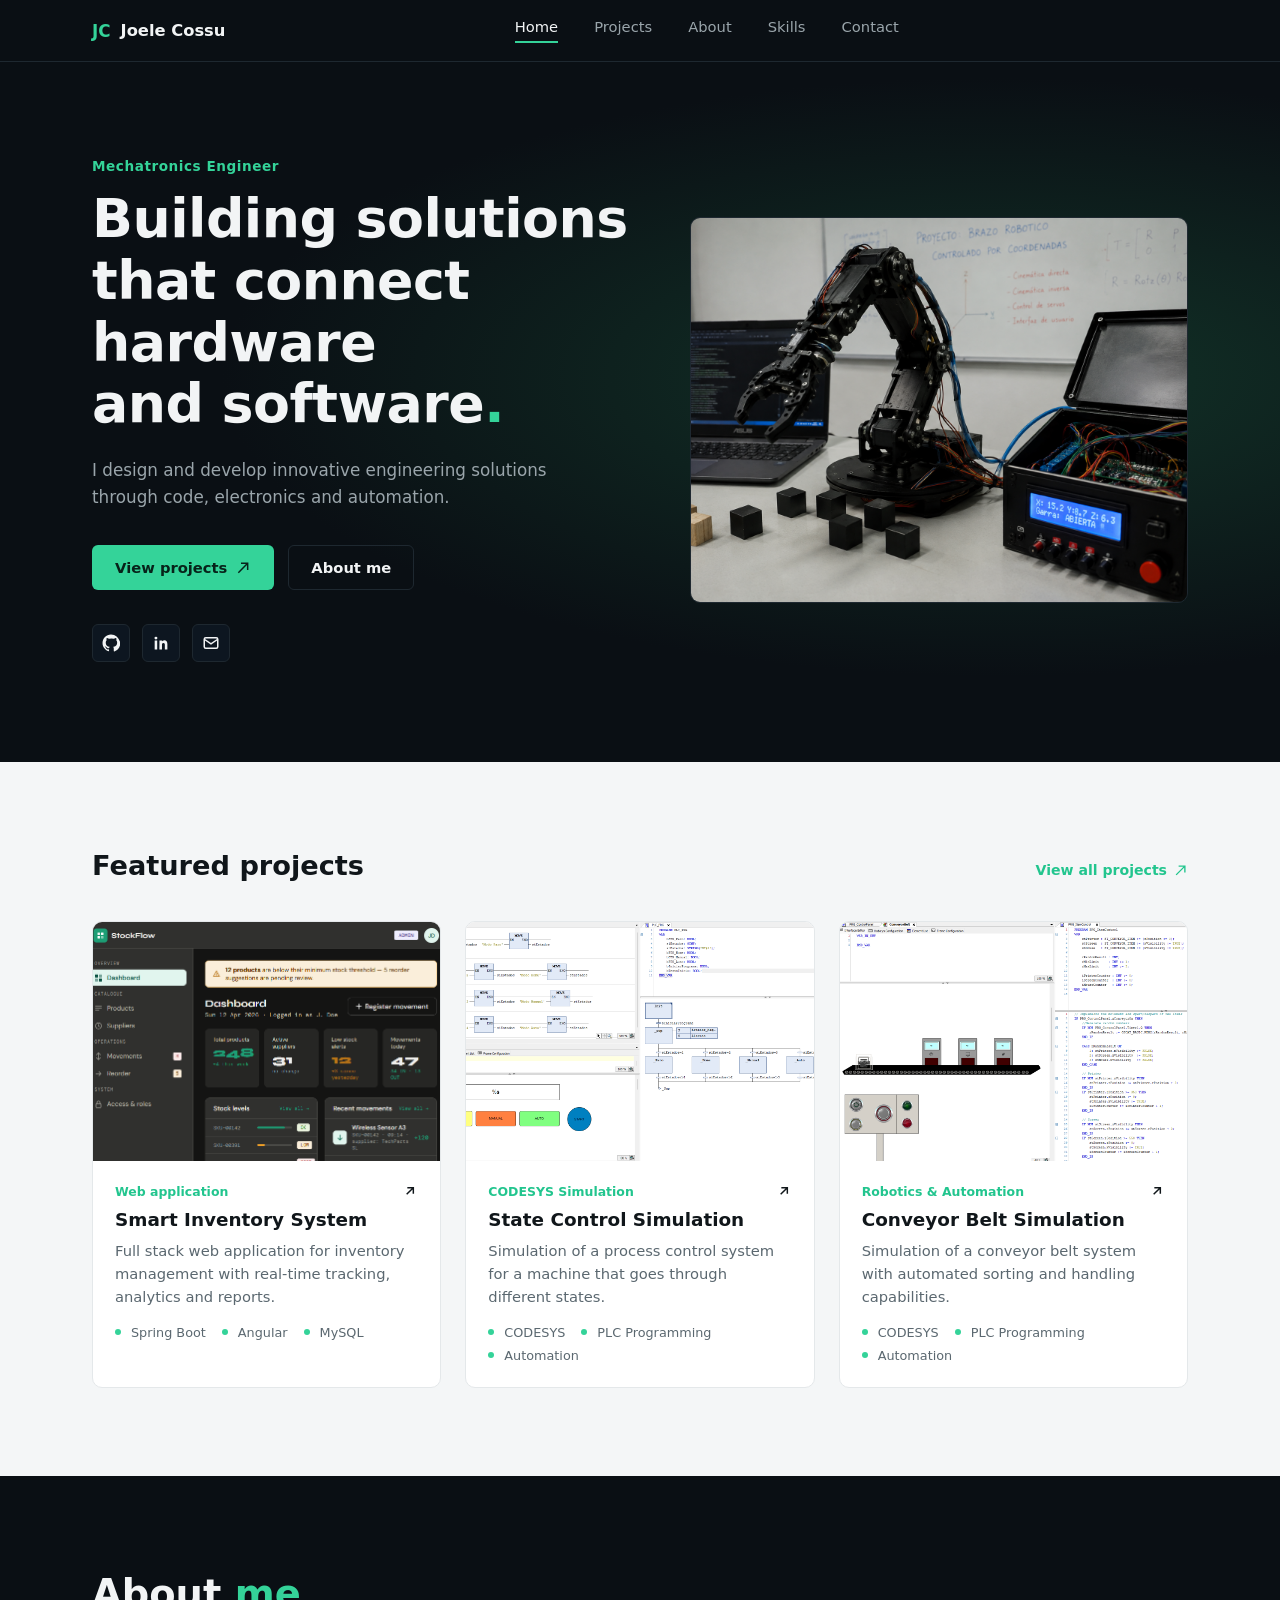
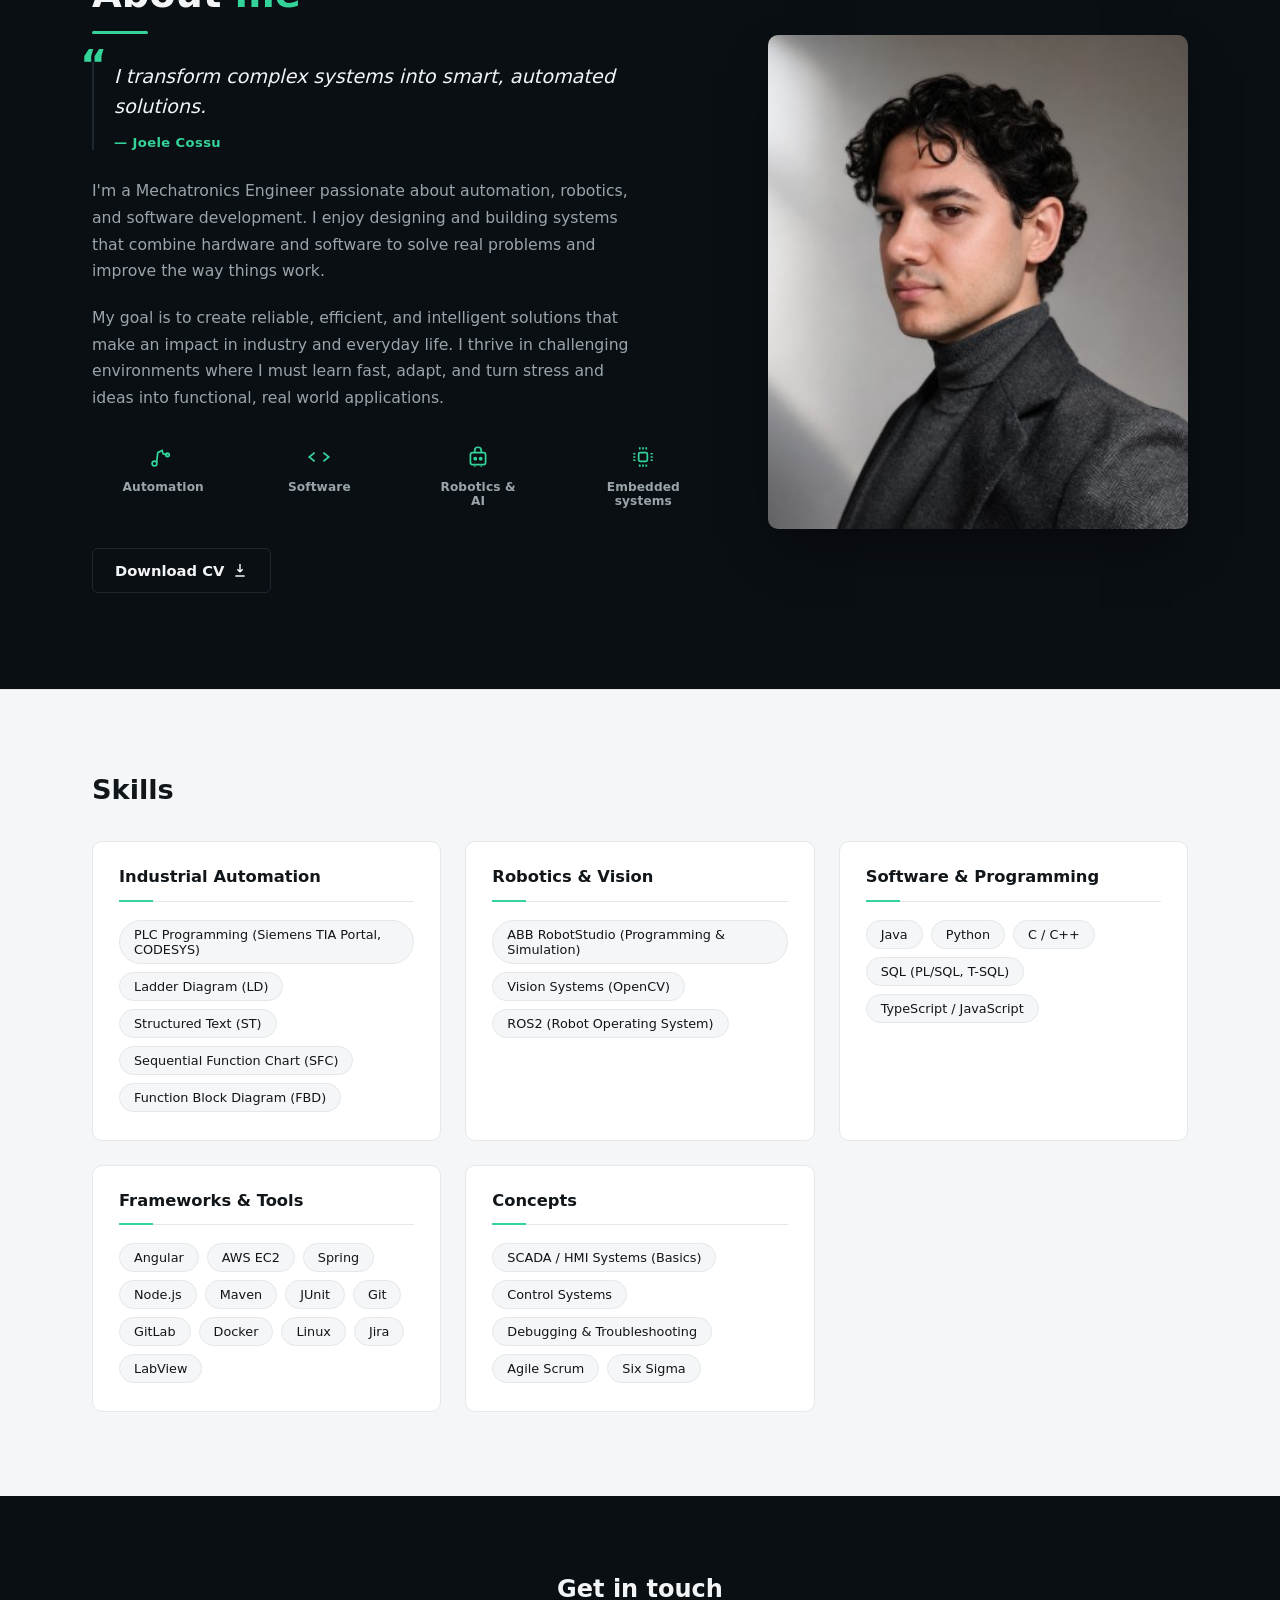
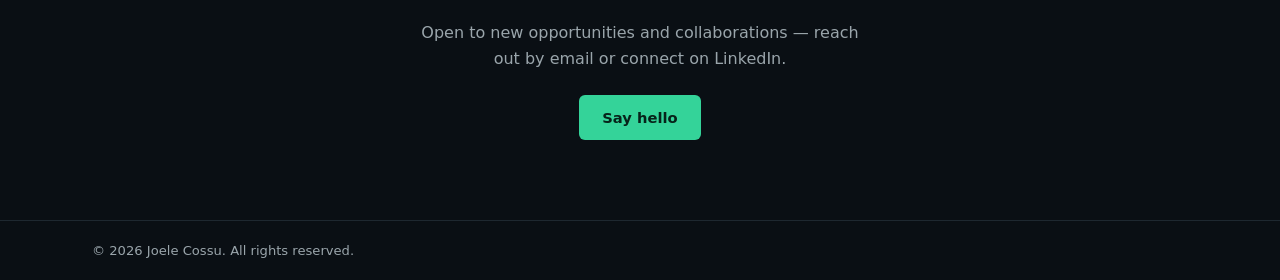
==== commit 03b23445: "- Added new html page for my projects" ====
--- a/index.html
+++ b/index.html
@@ -33,6 +33,12 @@
 
 <main>
 
+  <button id="backToTop" class="back-to-top" aria-label="Back to top">
+    <svg viewBox="0 0 24 24" aria-hidden="true">
+        <path d="M12 19V5M6 11l6-6 6 6"/>
+    </svg>
+  </button>
+
   <section class="hero" id="home">
     <div class="hero-inner">
       <div class="hero-copy">
@@ -41,7 +47,7 @@
         <p class="hero-subtitle">I design and develop innovative engineering solutions through code, electronics and automation.</p>
 
         <div class="hero-actions">
-          <a href="#projects" class="btn btn-primary">
+          <a href="projects.html" class="btn btn-primary">
             View projects
             <svg viewBox="0 0 24 24" width="16" height="16" fill="none" stroke="currentColor" stroke-width="2.2">
               <path d="M5 19 19 5M9 5h10v10"/>
@@ -70,13 +76,10 @@
       <div class="hero-media">
         <div class="hero-image-frame" role="img" aria-label="Photo of a mecanum-wheel robot with a robotic arm">
           <div class="hero-image-placeholder">
-            <svg viewBox="0 0 200 200" width="120" height="120" fill="none" stroke="currentColor" stroke-width="1.4">
-              <circle cx="55" cy="150" r="18"/><circle cx="145" cy="150" r="18"/>
-              <rect x="45" y="105" width="110" height="35" rx="4"/>
-              <path d="M75 105 65 40 90 30 100 55 130 60"/>
-              <circle cx="130" cy="60" r="7"/>
-            </svg>
-            <span>Replace with hero image</span>
+            <img 
+            src="assets/garra.png" 
+            alt="Concept image of legacy project I made"
+            class="hero-image" />
           </div>
         </div>
       </div>
@@ -87,7 +90,7 @@
     <div class="section-inner">
       <div class="section-heading">
         <h2>Featured projects</h2>
-        <a href="#" class="link-arrow">
+        <a href="projects.html" class="link-arrow">
           View all projects
           <svg viewBox="0 0 24 24" width="15" height="15" fill="none" stroke="currentColor" stroke-width="2.2">
             <path d="M5 19 19 5M9 5h10v10"/>
@@ -152,7 +155,7 @@
           </div>
         </article>
 
-        <article class="project-card" data-zip="assets/">
+        <article class="project-card" data-zip="assets/conveyor_belt_with_sorting.zip">
           <button type="button" class="project-thumb" aria-label="Conveyor Belt Simulation">
             <img src="assets/conveyor_belt.png" alt="Screenshot of the conveyor belt simulation" />
           </button>
@@ -177,7 +180,6 @@
           </div>
         </article>
 
-
       </div>
     </div>
   </section>
@@ -245,7 +247,7 @@
           </li>
         </ul>
  
-        <a href="assets/joele-cossu-cv.pdf" class="btn btn-outline cv-download" download>
+        <a href="assets/joele_cossu_cv.pdf" class="btn btn-outline cv-download" download>
           Download CV
           <svg viewBox="0 0 24 24" width="16" height="16" fill="none" stroke="currentColor" stroke-width="2.2">
             <path d="M12 3v12m0 0-4-4m4 4 4-4M5 21h14"/>
--- a/style.css
+++ b/style.css
@@ -43,6 +43,81 @@
   padding: 0 32px;
 }
 
+.back-to-top {
+    position: fixed;
+    right: 32px;
+    bottom: 32px;
+
+    width: 48px;
+    height: 48px;
+
+    display: flex;
+    align-items: center;
+    justify-content: center;
+
+    background: #0b1418;
+    border: 1px solid rgba(255, 255, 255, 0.12);
+    border-radius: 10px;
+
+    color: #35d39b;
+    cursor: pointer;
+
+    opacity: 0;
+    visibility: hidden;
+    transform: translateY(12px);
+
+    transition:
+        opacity 0.3s ease,
+        visibility 0.3s ease,
+        transform 0.3s ease,
+        background 0.2s ease,
+        border-color 0.2s ease;
+    
+    z-index: 1000;
+}
+
+.back-to-top svg {
+    width: 20px;
+    height: 20px;
+
+    fill: none;
+    stroke: currentColor;
+    stroke-width: 1.8;
+    stroke-linecap: round;
+    stroke-linejoin: round;
+
+    transition: transform 0.25s ease;
+}
+
+/* Visible state */
+.back-to-top.visible {
+    opacity: 1;
+    visibility: visible;
+    transform: translateY(0);
+}
+
+/* Hover */
+.back-to-top:hover {
+    background: #10231f;
+    border-color: #35d39b;
+}
+
+.back-to-top:hover svg {
+    transform: translateY(-3px);
+}
+
+/* Click feedback */
+.back-to-top:active {
+    transform: translateY(1px);
+}
+
+/* Keyboard accessibility */
+.back-to-top:focus-visible {
+    outline: 2px solid #35d39b;
+    outline-offset: 3px;
+}
+
+
 /* ---------------------------------------
    Header
 --------------------------------------- */
@@ -247,13 +322,20 @@
   font-size: 0.85rem;
 }
 
+.hero-image{
+  display: block;
+  width: 100%;
+  height: 100%;
+  object-fit: cover;
+}
+
 /* ---------------------------------------
    Projects
 --------------------------------------- */
 .projects{
   padding: 88px 0;
 }
-
+ 
 .section-heading{
   display: flex;
   align-items: baseline;
@@ -261,12 +343,12 @@
   margin-bottom: 40px;
   gap: 24px;
 }
-
+ 
 .section-heading h2{
   font-size: 1.7rem;
   font-weight: 700;
 }
-
+ 
 .link-arrow{
   display: inline-flex;
   align-items: center;
@@ -276,13 +358,13 @@
   color: var(--accent-strong);
   white-space: nowrap;
 }
-
+ 
 .project-grid{
   display: grid;
   grid-template-columns: repeat(3, 1fr);
   gap: 24px;
 }
-
+ 
 .project-card{
   background: var(--surface);
   border: 1px solid var(--border-light);
@@ -291,75 +373,92 @@
   display: flex;
   flex-direction: column;
 }
-
+ 
 .project-thumb{
   aspect-ratio: 16 / 11;
   background: linear-gradient(150deg, #17222b, #0a1015);
-  border-radius: var(--radius-m) var(--radius-m) 0 0;
   display: flex;
   align-items: center;
   justify-content: center;
   color: #5c6b74;
   font-size: 0.82rem;
-}
-
+  overflow: hidden;
+  width: 100%;
+  border: 0;
+  padding: 0;
+  cursor: pointer;
+}
+ 
 .project-thumb img{
   display: block;
   width: 100%;
   height: 100%;
   object-fit: cover;
-  border-radius: var(--radius-m) var(--radius-m) 0 0;
-}
-
+  transition: transform 0.25s ease;
+}
+ 
+.project-thumb:hover img{
+  transform: scale(1.04);
+}
+ 
 .project-body{
   padding: 22px 22px 24px;
   display: flex;
   flex-direction: column;
   gap: 10px;
 }
-
+ 
 .project-top{
   display: flex;
   align-items: center;
   justify-content: space-between;
 }
-
+ 
 .project-category{
   color: var(--accent-strong);
   font-size: 0.78rem;
   font-weight: 600;
 }
-
+ 
 .project-link{
   color: var(--text-light-bg);
   display: flex;
-}
-
+  background: none;
+  border: 0;
+  padding: 0;
+  cursor: pointer;
+  transition: color 0.15s ease;
+}
+ 
+.project-link:hover{
+  color: var(--accent-strong);
+}
+ 
 .project-title{
   font-size: 1.15rem;
   font-weight: 700;
 }
-
+ 
 .project-desc{
   color: var(--text-light-bg-muted);
   font-size: 0.92rem;
   line-height: 1.55;
 }
-
+ 
 .project-tags{
   display: flex;
   flex-wrap: wrap;
   gap: 8px 16px;
   margin-top: 6px;
 }
-
+ 
 .project-tags li{
   font-size: 0.8rem;
   color: var(--text-light-bg-muted);
   position: relative;
   padding-left: 16px;
 }
-
+ 
 .project-tags li::before{
   content: "";
   position: absolute;
@@ -732,12 +831,13 @@
   background: var(--bg-dark);
   border-top: 1px solid var(--border-dark);
 }
-
+ 
 .footer-inner{
   padding: 22px 32px;
   color: var(--text-dark-bg-muted);
   font-size: 0.82rem;
 }
+
 
 /* ---------------------------------------
    Responsive
@@ -776,6 +876,14 @@
   .hero-actions{ flex-direction: column; align-items: flex-start; }
   .btn{ width: 100%; justify-content: center; }
   .section-heading{ flex-direction: column; align-items: flex-start; gap: 10px; }
+
+  .back-to-top {
+        right: 20px;
+        bottom: 20px;
+
+        width: 44px;
+        height: 44px;
+    }
 }
 
 body.modal-open{
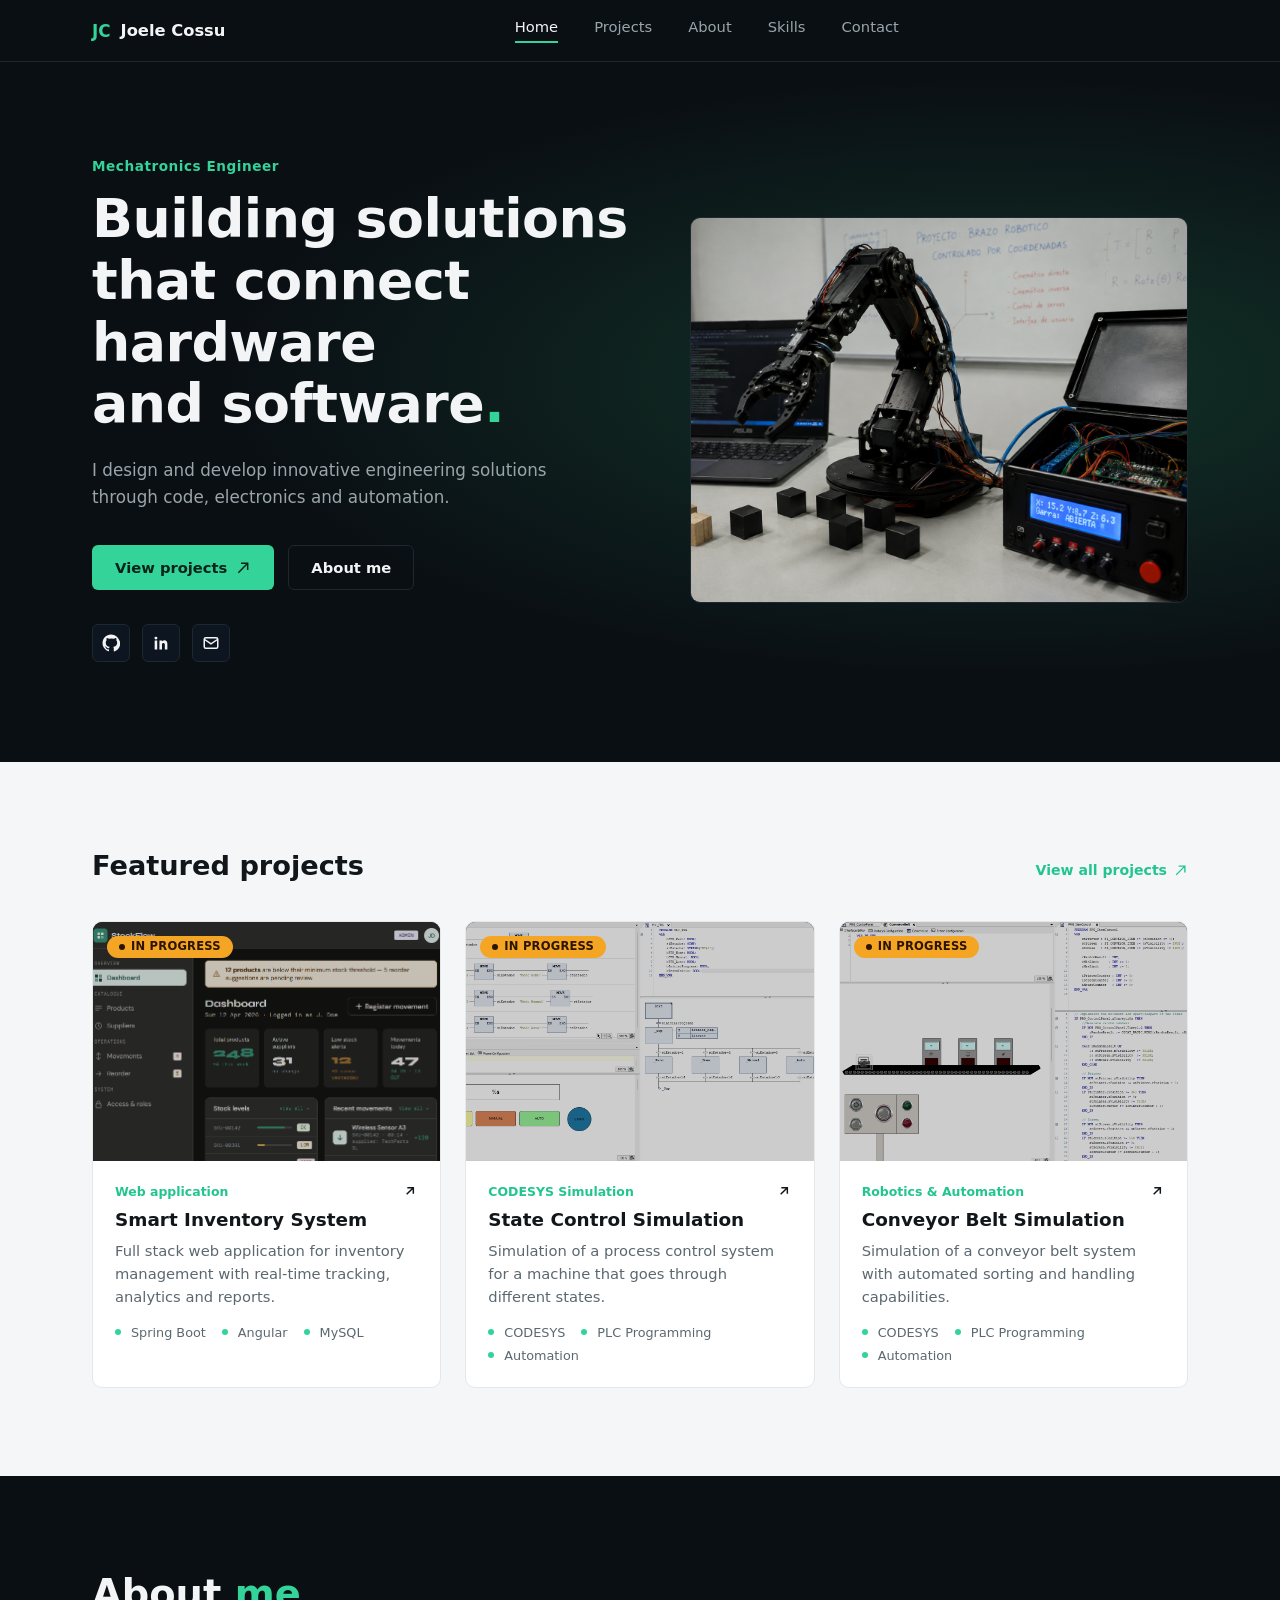
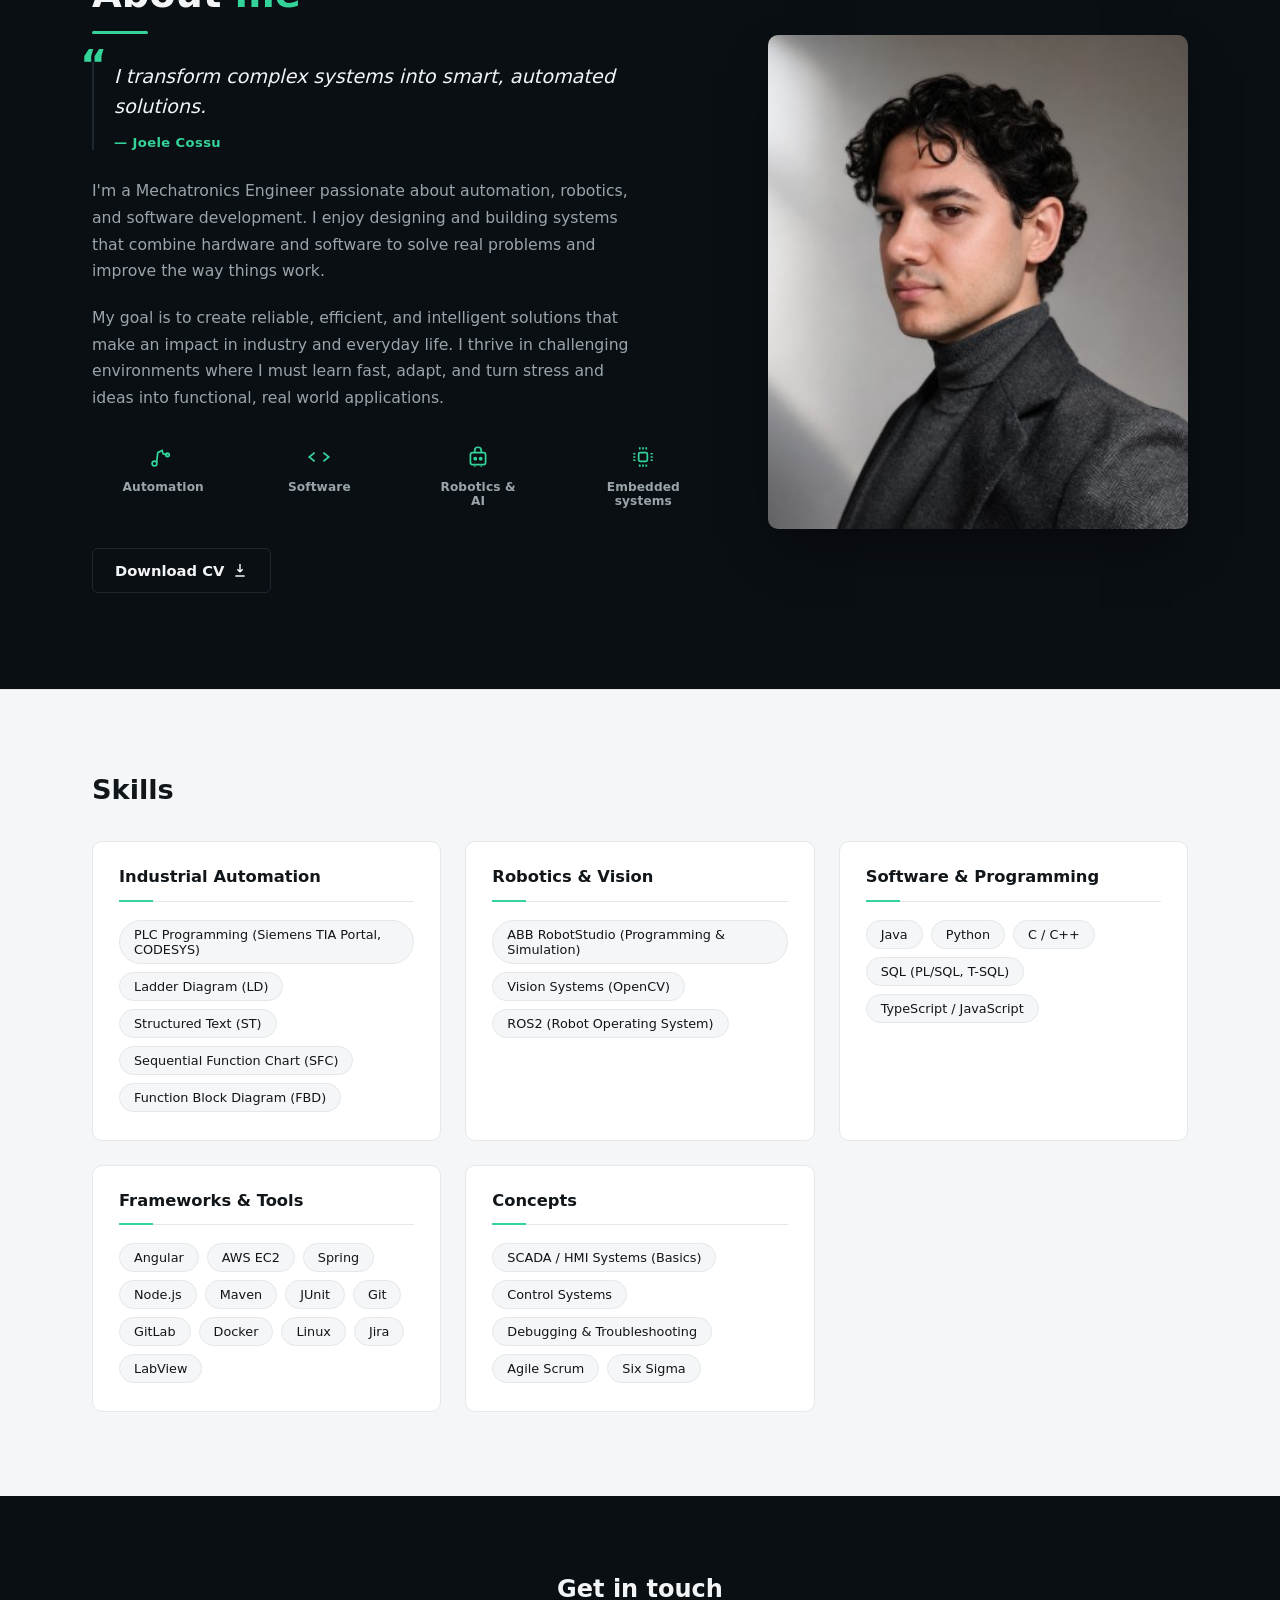
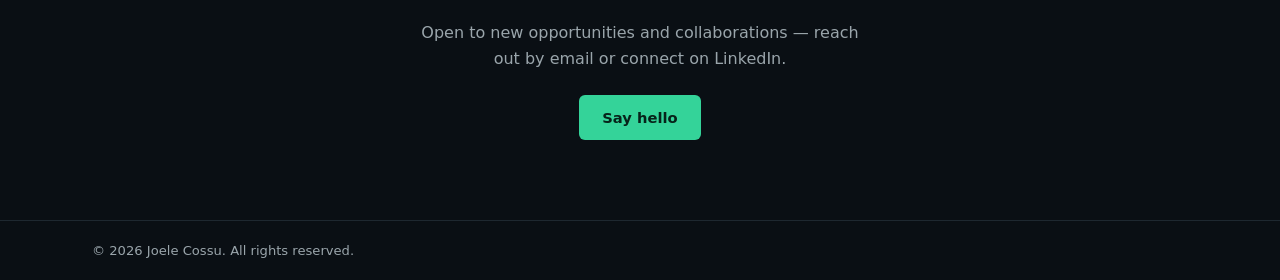
==== commit 5da3f200: "- Added a tag for work in progress projects - Finished the projects page - Fixed some css - Added me" ====
--- a/index.html
+++ b/index.html
@@ -4,6 +4,16 @@
 <meta charset="UTF-8">
 <meta name="viewport" content="width=device-width, initial-scale=1.0">
 <title>Joele Cossu — Mechatronics Engineer</title>
+<meta name="description" content="Portfolio of Joele Cossu, a Mechatronics Engineer building solutions that connect hardware and software through automation, robotics and code.">
+<meta name="theme-color" content="#0a0f14">
+
+<link rel="icon" type="image/svg+xml" href="assets/favicon.svg">
+
+<meta property="og:type" content="website">
+<meta property="og:title" content="Joele Cossu — Mechatronics Engineer">
+<meta property="og:description" content="Building solutions that connect hardware and software. Projects in industrial automation, robotics and full-stack development.">
+<meta property="og:image" content="assets/profile_photo.jpg">
+
 <link rel="stylesheet" href="style.css">
 </head>
 <body>
@@ -100,9 +110,10 @@
 
       <div class="project-grid">
 
-        <article class="project-card" data-github="https://github.com/Gearpro17/smart-inventory-system">
+        <article class="project-card" data-github="https://github.com/Gearpro17/smart-inventory-system" data-status="wip">
           <button type="button" class="project-thumb" aria-label="View details for Smart Inventory System">
-            <img src="assets/inventory_management_concept_art.png" alt="Screenshot of the Smart Inventory System dashboard" />
+            <span class="status-badge">In progress</span>
+            <img src="assets/inventory_management_concept_art.png" alt="Screenshot of the Smart Inventory System dashboard" loading="lazy" decoding="async"/>
           </button>
           <div class="project-body">
             <div class="project-top">
@@ -127,9 +138,10 @@
           </div>
         </article>
 
-        <article class="project-card" data-zip="assets/multi_state_control_project.zip">
+        <article class="project-card" data-zip="assets/multi_state_control_project.zip" data-status="wip">
           <button type="button" class="project-thumb" aria-label="Screenshot of the state control simulation">
-            <img src="assets/Multiple_state_control.png" alt="Screenshot of the state control simulation" />
+            <span class="status-badge">In progress</span>
+            <img src="assets/Multiple_state_control.png" alt="Screenshot of the state control simulation" loading="lazy" decoding="async"/>
           </button>
           <div class="project-body">
             <div class="project-top">
@@ -155,9 +167,10 @@
           </div>
         </article>
 
-        <article class="project-card" data-zip="assets/conveyor_belt_with_sorting.zip">
+        <article class="project-card" data-zip="assets/conveyor_belt_with_sorting.zip" data-status="wip">
           <button type="button" class="project-thumb" aria-label="Conveyor Belt Simulation">
-            <img src="assets/conveyor_belt.png" alt="Screenshot of the conveyor belt simulation" />
+            <span class="status-badge">In progress</span>
+            <img src="assets/conveyor_belt.png" alt="Screenshot of the conveyor belt simulation" loading="lazy" decoding="async"/>
           </button>
           <div class="project-body">
             <div class="project-top">
@@ -191,23 +204,27 @@
       </button>
       <div class="modal-media" id="modal-media"></div>
       <div class="modal-body">
-        <p class="modal-category" id="modal-category"></p>
+        <div class="modal-heading">
+          <p class="modal-category" id="modal-category"></p>
+          <span class="status-badge" id="modal-status">In progress</span>
+        </div>
         <h3 class="modal-title" id="modal-title"></h3>
         <p class="modal-desc" id="modal-desc"></p>
         <ul class="modal-tags" id="modal-tags"></ul>
         <div class="modal-actions">
-            <a class="btn btn-primary modal-download" id="modal-zip" download>
-              Download Project
-              <svg viewBox="0 0 24 24" width="16" height="16" fill="none" stroke="currentColor" stroke-width="2.2"><path d="M12 3v12m0 0-4-4m4 4 4-4M5 21h14"/></svg>
-            </a>
-            <a class="btn btn-primary modal-github" id="modal-github" target="_blank" rel="noopener">
-              View on GitHub
-              <svg viewBox="0 0 24 24" width="16" height="16" fill="none" stroke="currentColor" stroke-width="2.2"><path d="M5 19 19 5M9 5h10v10"/></svg>
-            </a>
+          <a class="btn btn-primary modal-github" id="modal-github" target="_blank" rel="noopener">
+            View on GitHub
+            <svg viewBox="0 0 24 24" width="16" height="16" fill="none" stroke="currentColor" stroke-width="2.2"><path d="M5 19 19 5M9 5h10v10"/></svg>
+          </a>
+          <a class="btn btn-outline-light modal-download" id="modal-zip" download>
+            Download ZIP
+            <svg viewBox="0 0 24 24" width="16" height="16" fill="none" stroke="currentColor" stroke-width="2.2"><path d="M12 3v12m0 0-4-4m4 4 4-4M5 21h14"/></svg>
+          </a>
         </div>
       </div>
     </div>
   </div>
+
 
 
   <section class="about" id="about">
--- a/style.css
+++ b/style.css
@@ -387,6 +387,7 @@
   border: 0;
   padding: 0;
   cursor: pointer;
+  position: relative;
 }
  
 .project-thumb img{
@@ -399,6 +400,56 @@
  
 .project-thumb:hover img{
   transform: scale(1.04);
+}
+ 
+.status-badge{
+  --status-color: #f5a524;
+  --status-color-text: #2b1400;
+  display: none;
+  align-items: center;
+  gap: 6px;
+  font-size: 0.72rem;
+  font-weight: 700;
+  letter-spacing: 0.02em;
+  text-transform: uppercase;
+  color: var(--status-color-text);
+  background: var(--status-color);
+  padding: 5px 12px;
+  border-radius: 999px;
+  line-height: 1;
+}
+ 
+.status-badge::before{
+  content: "";
+  width: 6px;
+  height: 6px;
+  border-radius: 50%;
+  background: currentColor;
+}
+ 
+.project-thumb .status-badge{
+  position: absolute;
+  top: 14px;
+  left: 14px;
+  z-index: 1;
+}
+ 
+.project-card[data-status="wip"] .status-badge{
+  display: inline-flex;
+}
+ 
+.status-badge.is-visible{
+  display: inline-flex;
+}
+ 
+.project-card[data-status="wip"] .project-thumb img{
+  filter: saturate(0.7) brightness(0.8);
+}
+ 
+.modal-heading{
+  display: flex;
+  align-items: center;
+  gap: 12px;
 }
  
 .project-body{
@@ -470,7 +521,7 @@
   border-radius: 50%;
   background: var(--accent);
 }
-
+ 
 /* ---------------------------------------
    Project modal
 --------------------------------------- */
@@ -593,7 +644,7 @@
   gap: 12px;
   margin-top: 8px;
 }
-
+ 
 .is-hidden{
   display: none !important;
 }
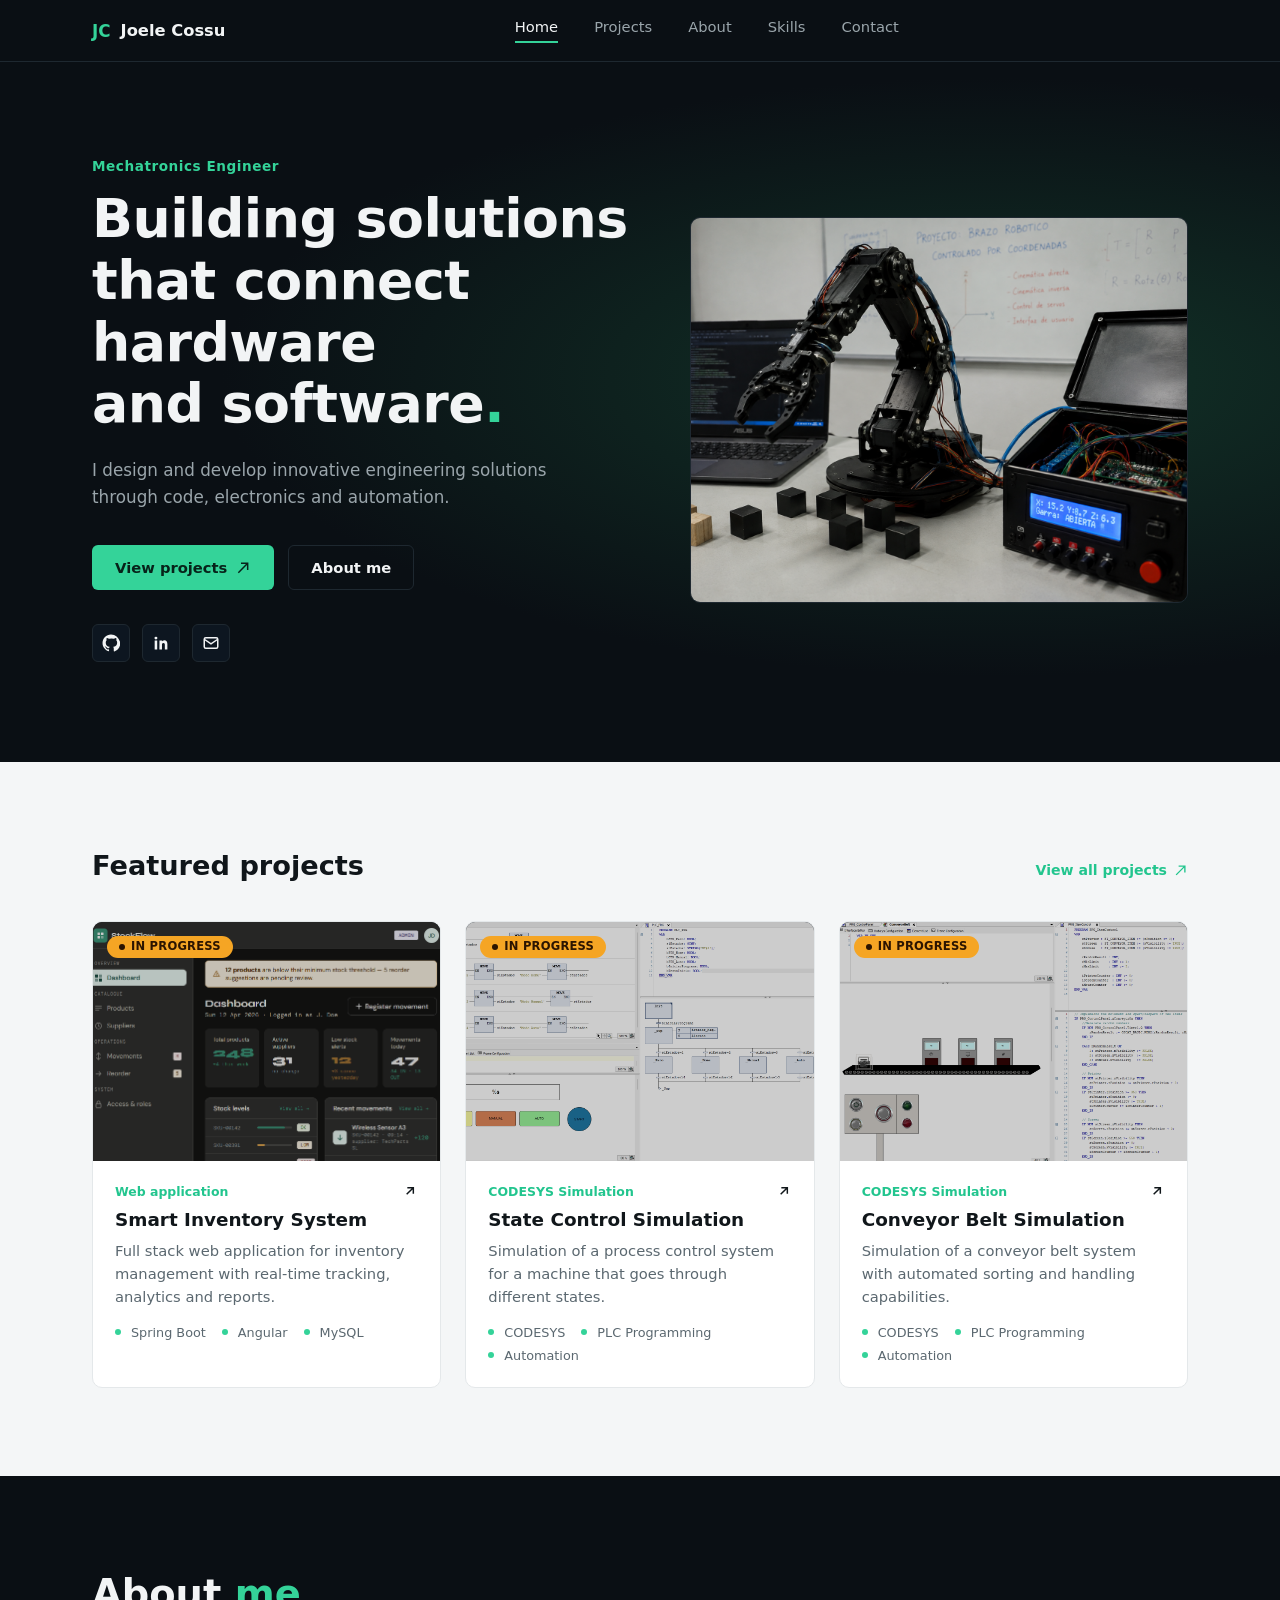
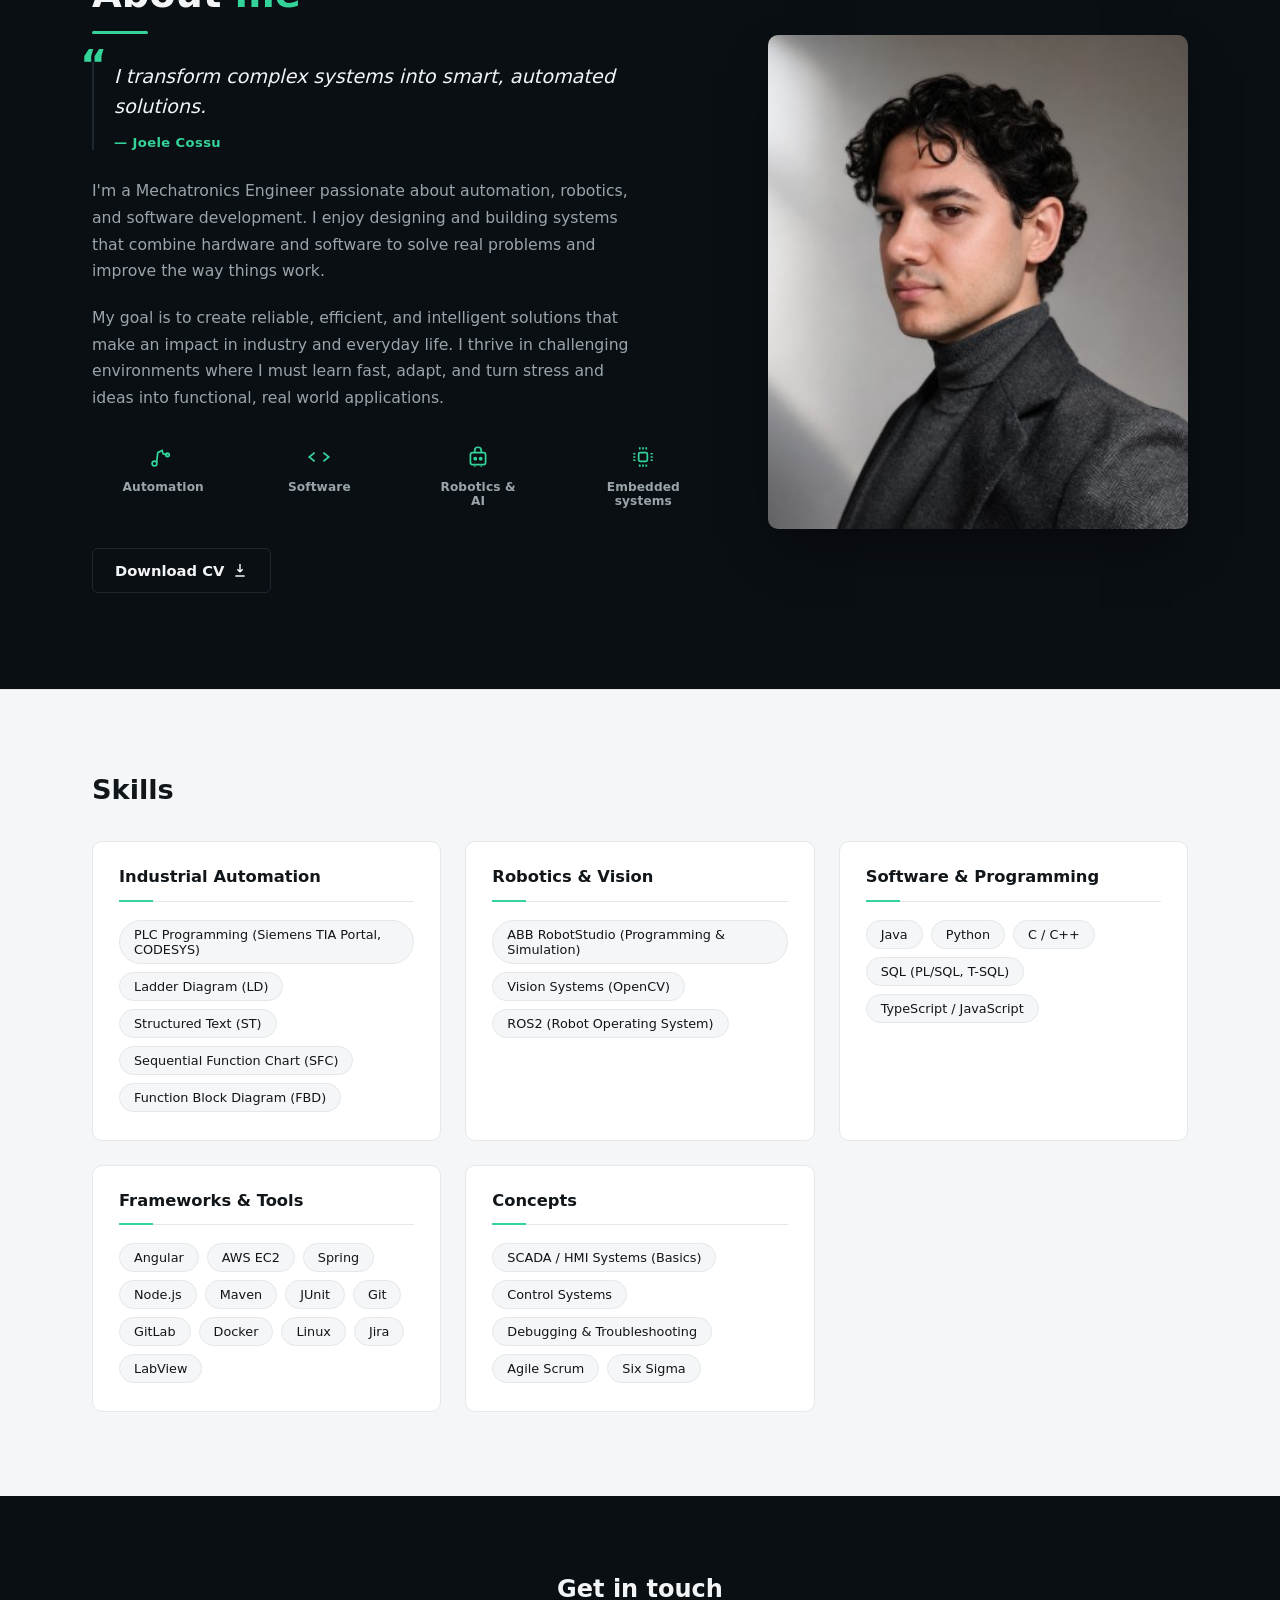
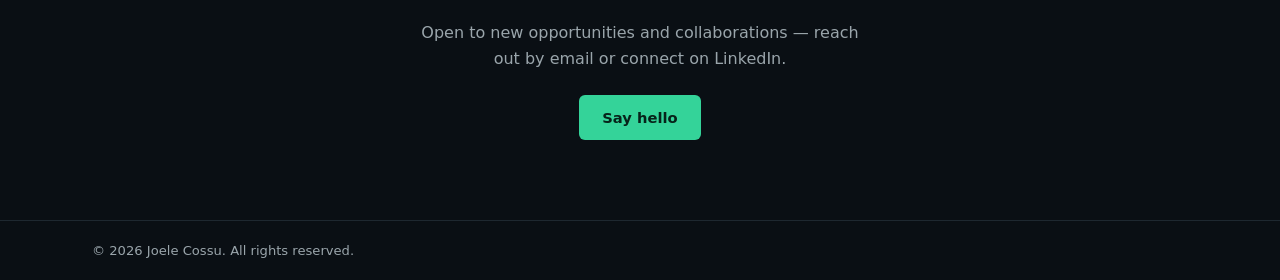
==== commit 84fb6add: "- Fixed html and JS on the modal not opening when on projects page." ====
--- a/index.html
+++ b/index.html
@@ -174,7 +174,7 @@
           </button>
           <div class="project-body">
             <div class="project-top">
-              <p class="project-category">Robotics & Automation</p>
+              <p class="project-category">CODESYS Simulation</p>
               <button type="button" class="project-link" aria-label="View details for Conveyor Belt Simulation">
                 <svg viewBox="0 0 24 24" width="16" height="16" fill="none" stroke="currentColor" stroke-width="2.2"><path d="M7 17 17 7M8 7h9v9"/></svg>
               </button>
@@ -216,7 +216,7 @@
             View on GitHub
             <svg viewBox="0 0 24 24" width="16" height="16" fill="none" stroke="currentColor" stroke-width="2.2"><path d="M5 19 19 5M9 5h10v10"/></svg>
           </a>
-          <a class="btn btn-outline-light modal-download" id="modal-zip" download>
+          <a class="btn btn-primary modal-download" id="modal-zip" download>
             Download ZIP
             <svg viewBox="0 0 24 24" width="16" height="16" fill="none" stroke="currentColor" stroke-width="2.2"><path d="M12 3v12m0 0-4-4m4 4 4-4M5 21h14"/></svg>
           </a>
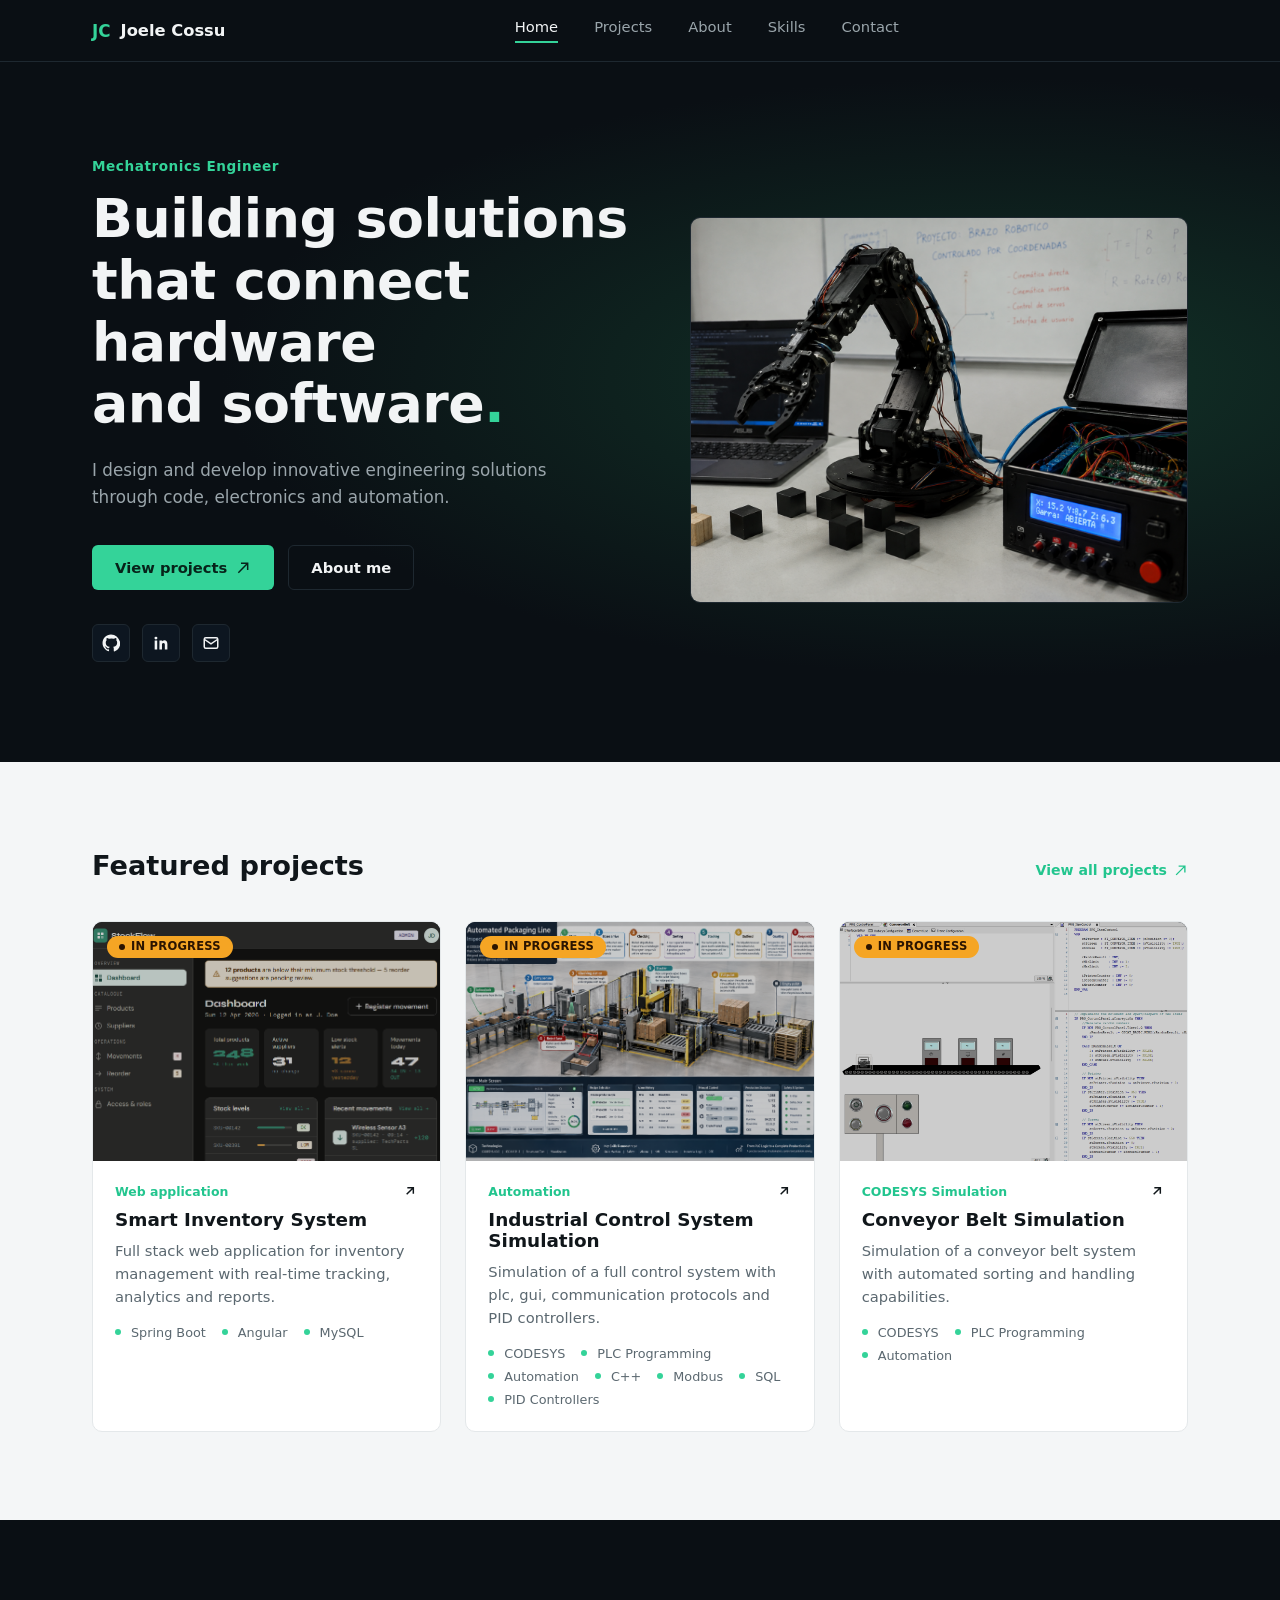
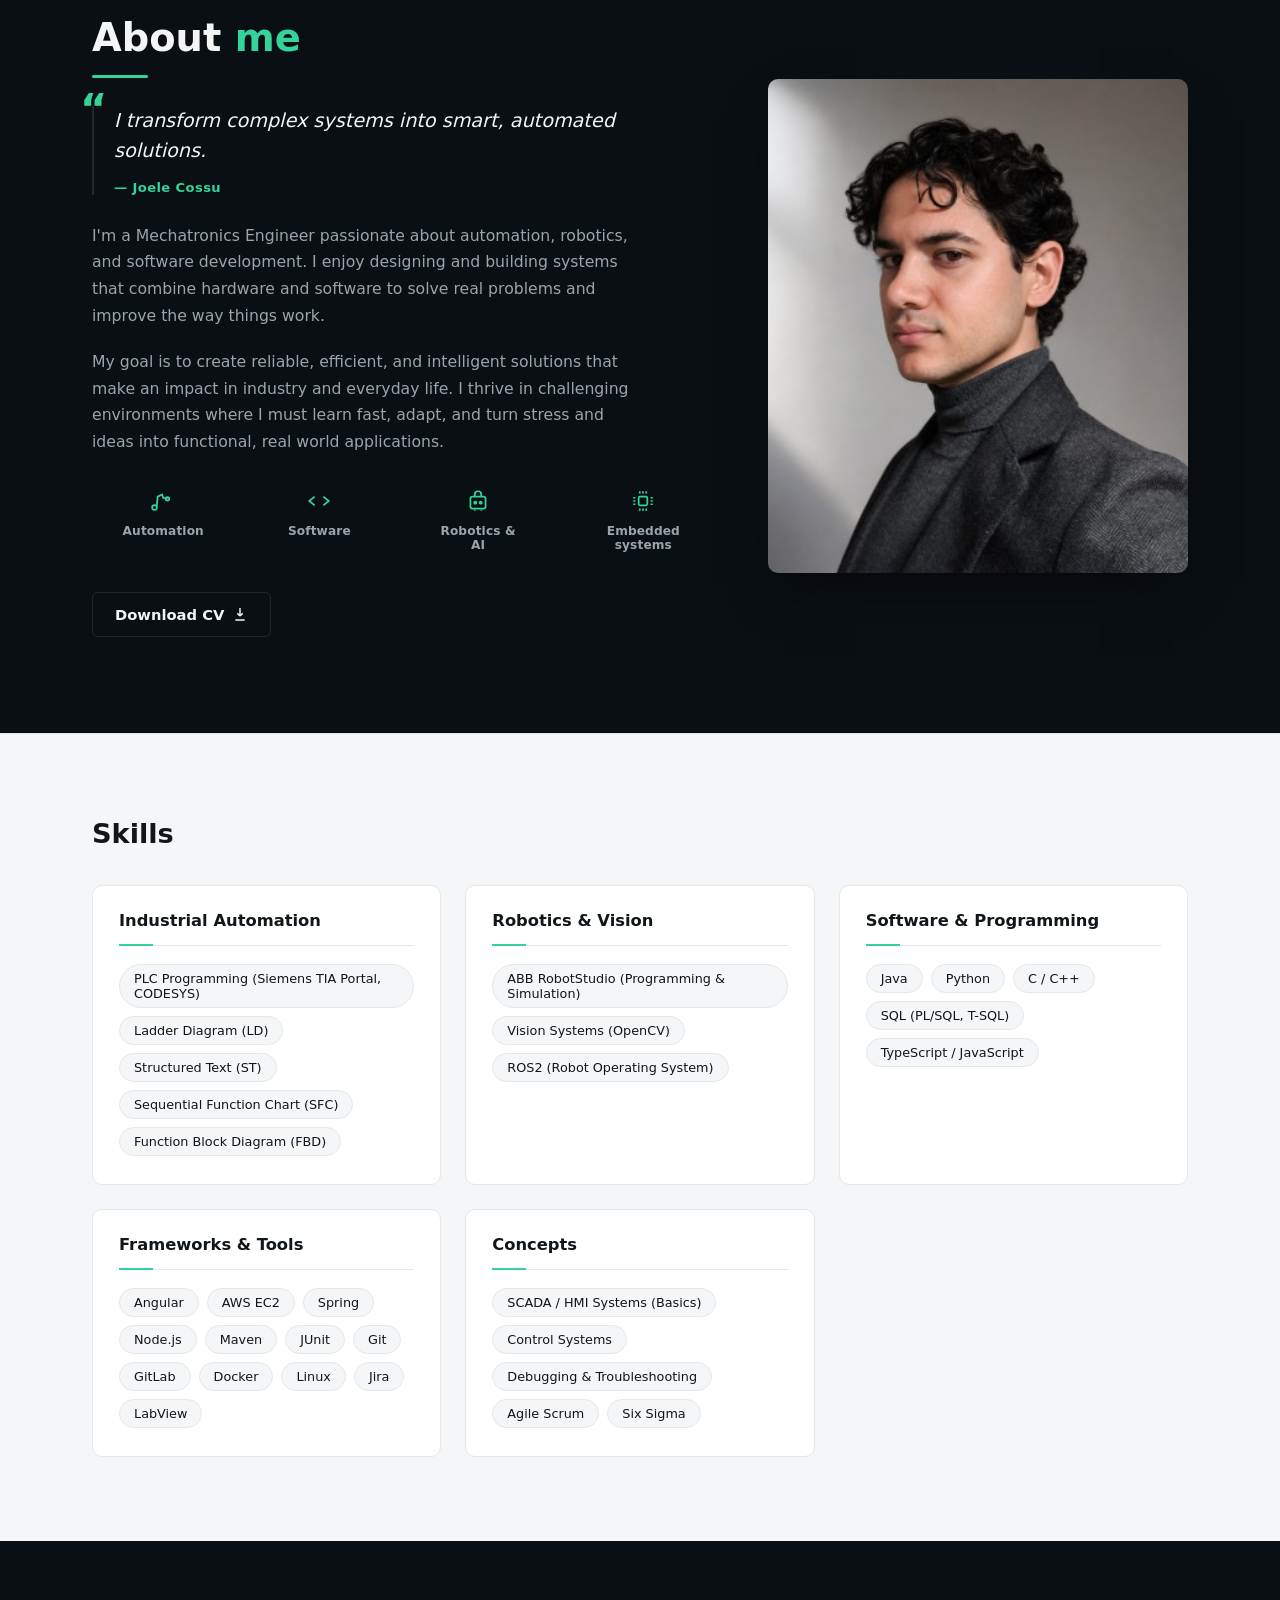
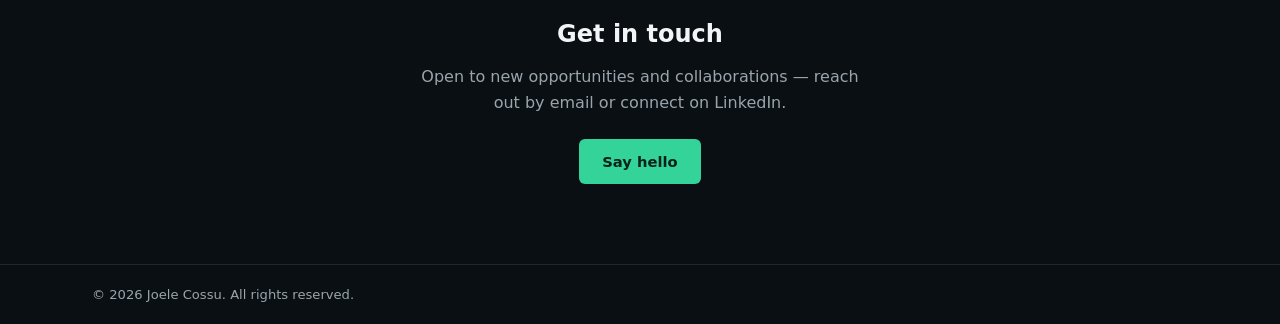
==== commit c0e408d3: "Updated github link and description for CODESYS state control simulation" ====
--- a/index.html
+++ b/index.html
@@ -138,30 +138,35 @@
           </div>
         </article>
 
-        <article class="project-card" data-zip="assets/multi_state_control_project.zip" data-status="wip">
-          <button type="button" class="project-thumb" aria-label="Screenshot of the state control simulation">
+        <article class="project-card" data-github="https://github.com/Gearpro17/codesys-industrial-machine-simulation" data-status="wip">
+          <button type="button" class="project-thumb" aria-label="Screenshot of the industrial Control System simulation">
             <span class="status-badge">In progress</span>
-            <img src="assets/Multiple_state_control.png" alt="Screenshot of the state control simulation" loading="lazy" decoding="async"/>
+            <img src="assets/process_flow_concept_img.png" alt="Screenshot of the industrial Control System simulation" loading="lazy" decoding="async"/>
           </button>
           <div class="project-body">
             <div class="project-top">
-              <p class="project-category">CODESYS Simulation</p>
-              <button type="button" class="project-link" aria-label="View details for State Control Simulation">
+              <p class="project-category">Automation</p>
+              <button type="button" class="project-link" aria-label="View details for Industrial Control System Simulation">
                 <svg viewBox="0 0 24 24" width="16" height="16" fill="none" stroke="currentColor" stroke-width="2.2"><path d="M7 17 17 7M8 7h9v9"/></svg>
               </button>
             </div>
-            <h3 class="project-title">State Control Simulation</h3>
-            <p class="project-desc">Simulation of a process control system for a machine that goes through different states.</p>
+            <h3 class="project-title">Industrial Control System Simulation</h3>
+            <p class="project-desc">Simulation of a full control system with plc, gui, communication protocols and PID controllers.</p>
             <ul class="project-tags">
               <li>CODESYS</li>
               <li>PLC Programming</li>
               <li>Automation</li>
+              <li>C++</li>
+              <li>Modbus</li>
+              <li>SQL</li>
+              <li>PID Controllers</li>
             </ul>
             <p class="project-desc-full" hidden>
-              In this project I try to simulate a process control system for a machine that goes through different states.
-              I integrated a manual, automatic and home modes, as well as a start and stop function, as the default operation modes.
-              More can be added to the system, such as a reset function, a maintenance mode, and a fault detection system. The simulation is built in CODESYS using Structured Text (ST) 
-              and Sequential Function Chart (SFC) programming languages. It serves as a demonstrtation of a real-world industrial control system, and can be used to test and validate the control logic 
+              In this project I simulate a full control system, with PLC logic, communication protocols, GUI, data storage, analytics and PID controllers.
+              The control system and analytics are developed with C++ and uses the Modbus protocol to exchange data between industrial devices, 
+              while the control flow is structured with ladder logic and structured text for sequential automation.
+              SQL is used to store process data and historical events, allowing analysis and monitoring of machine behaviour before deployment to a physical installation.
+              It serves as a demonstrtation of a real-world industrial control system, and can be used to test and validate the complete control logic 
               before deploying it to a physical machine.
             </p>
           </div>
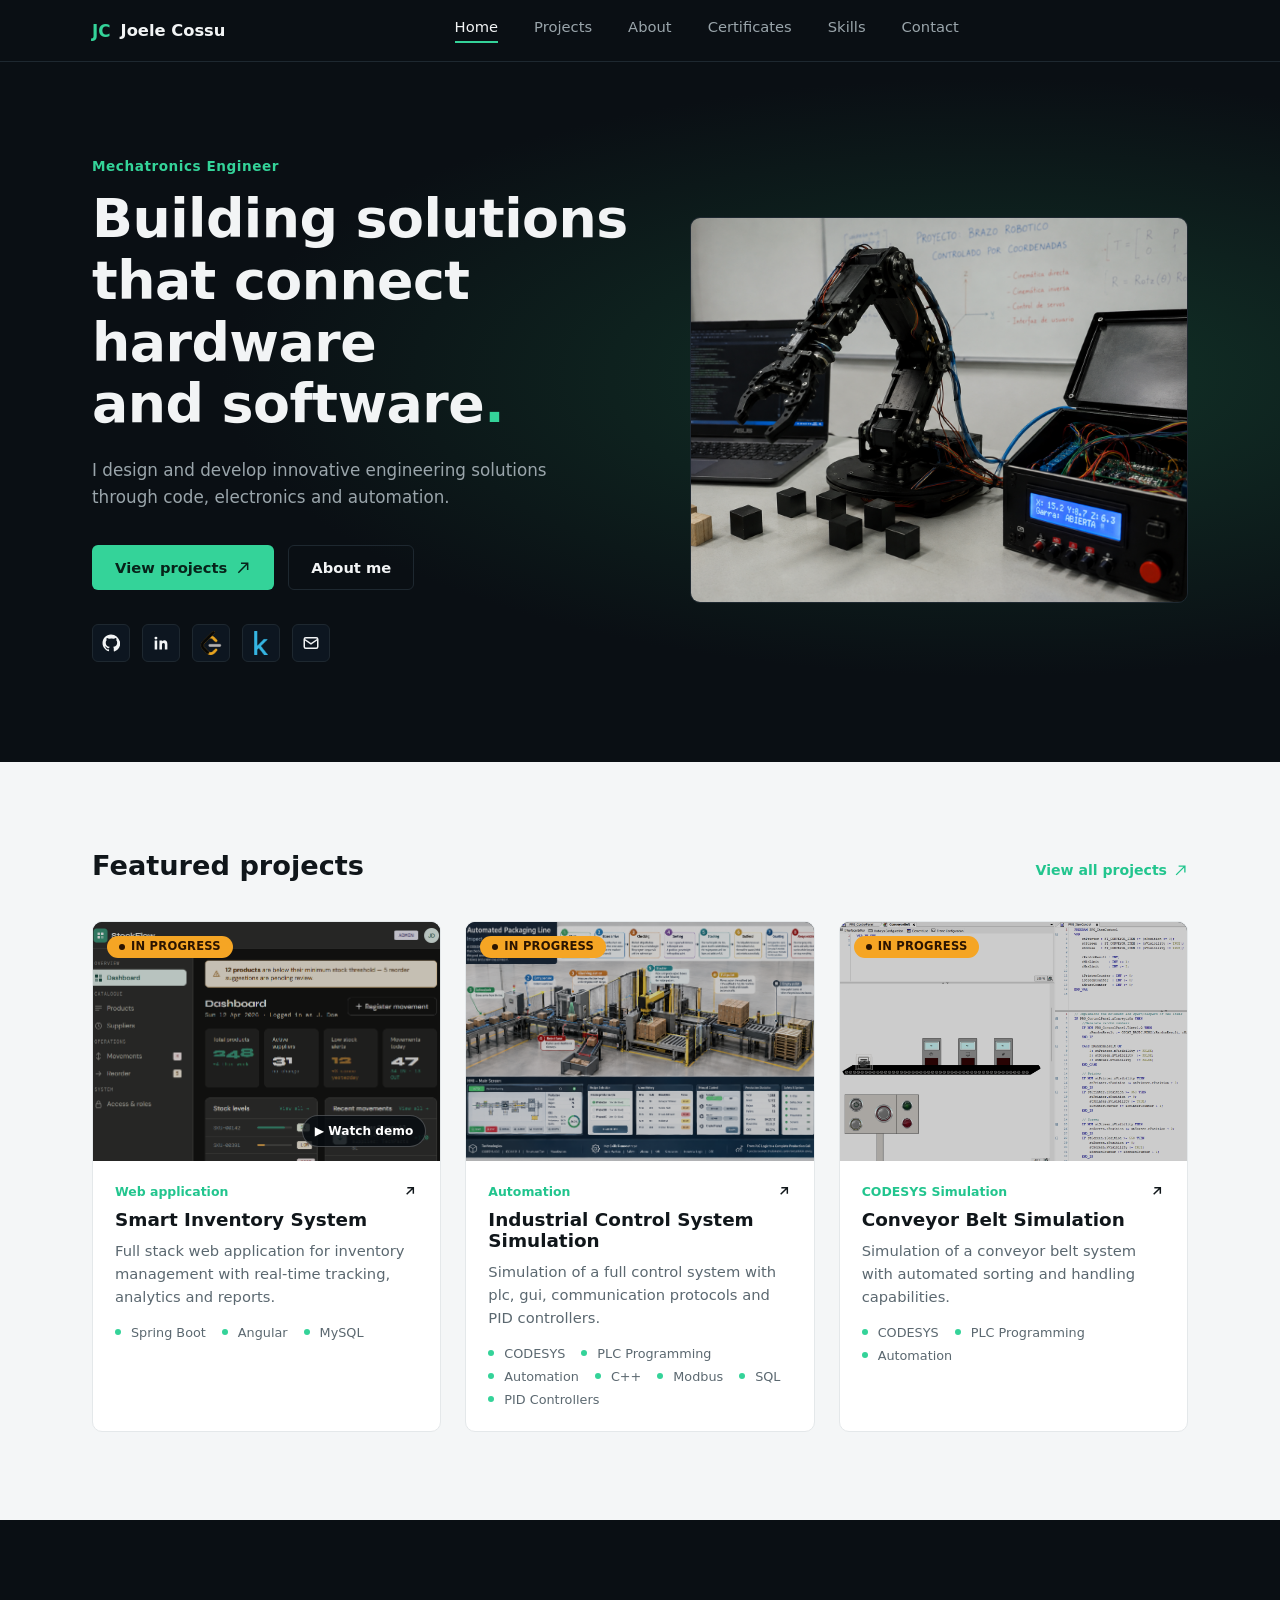
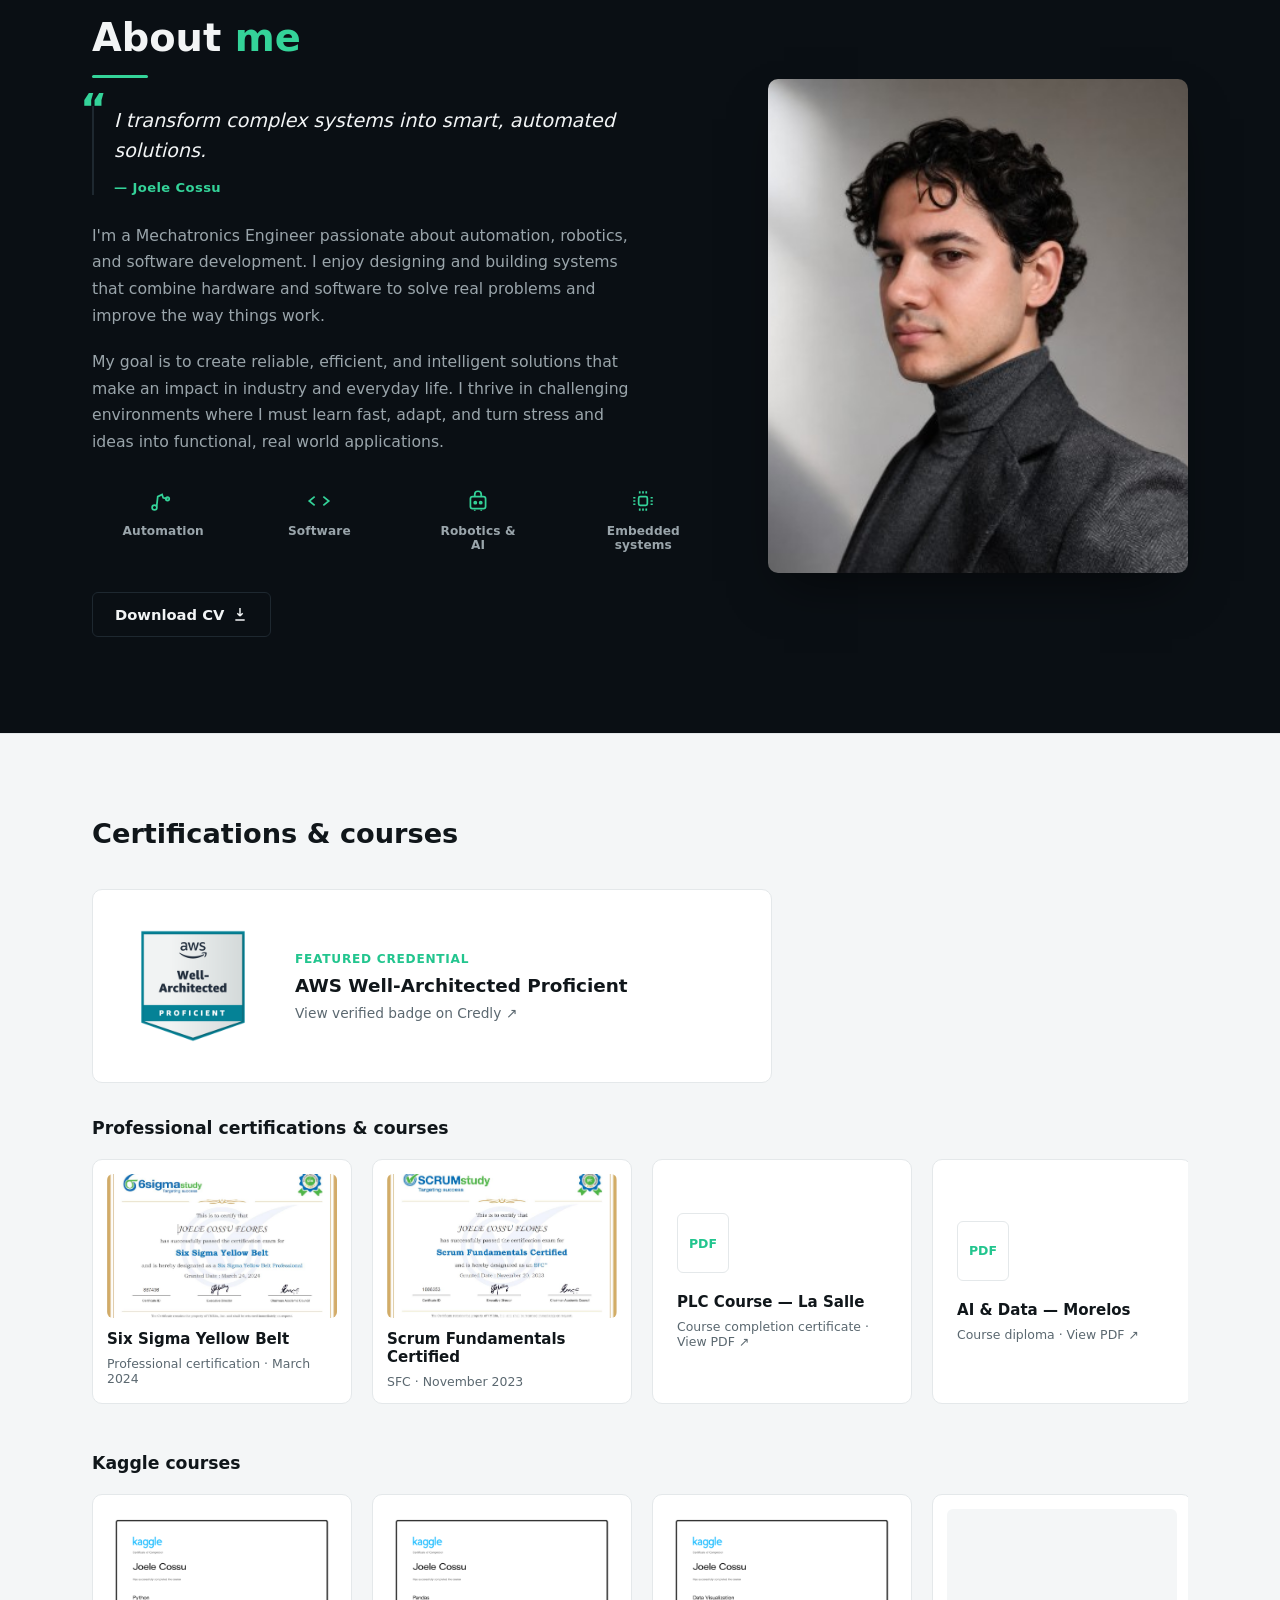
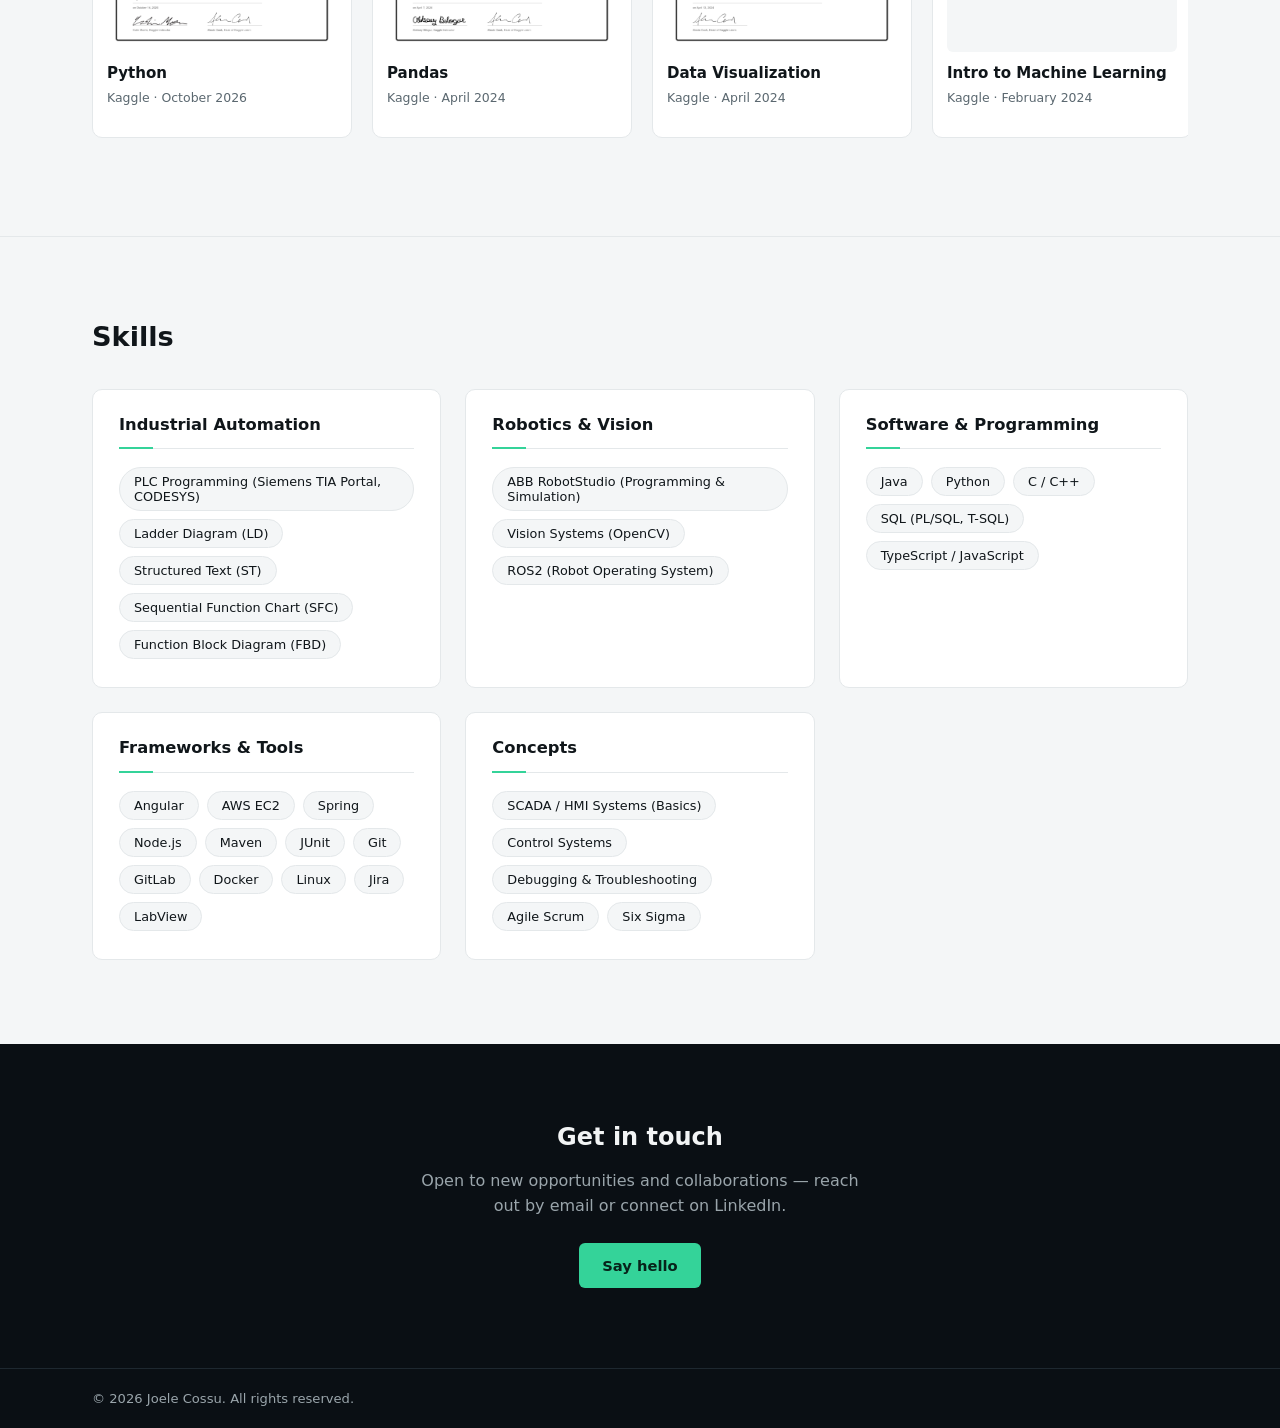
==== commit 09d6d39e: "General upgrade - Added new section "Certificates" - Added a lot of assets - Reordered the sections " ====
--- a/index.html
+++ b/index.html
@@ -29,6 +29,7 @@
       <a href="#home" class="nav-link is-active">Home</a>
       <a href="#projects" class="nav-link">Projects</a>
       <a href="#about" class="nav-link">About</a>
+      <a href="#certifications" class="nav-link">Certificates</a>
       <a href="#skills" class="nav-link">Skills</a>
       <a href="#contact" class="nav-link">Contact</a>
     </nav>
@@ -75,6 +76,8 @@
             <svg viewBox="0 0 24 24" width="18" height="18" fill="currentColor">
               <path d="M6.94 8.5H3.56V20.5H6.94V8.5ZM5.25 3.5A1.96 1.96 0 1 0 5.25 7.42 1.96 1.96 0 0 0 5.25 3.5ZM20.5 20.5H17.13V14.4C17.13 12.93 16.6 11.93 15.28 11.93C14.28 11.93 13.68 12.6 13.42 13.25C13.32 13.5 13.3 13.84 13.3 14.18V20.5H9.93S9.97 9.47 9.93 8.5H13.3V9.95C13.75 9.25 14.55 8.25 16.58 8.25C19.1 8.25 20.5 9.9 20.5 13.45V20.5Z"/></svg>
           </a>
+          <a href="https://leetcode.com/u/Gearpro17/" class="social-link" aria-label="LeetCode" target="_blank" rel="noopener"><img src="assets/leetcode-icon.png" alt=""></a>
+          <a href="https://www.kaggle.com/joelecossu" class="social-link" aria-label="Kaggle" target="_blank" rel="noopener"><img src="assets/kaggle-icon.png" alt=""></a>
           <a href="mailto:gear@joesautomation.co.site" class="social-link" aria-label="Email">
             <svg viewBox="0 0 24 24" width="18" height="18" fill="none" stroke="currentColor" stroke-width="2">
               <rect x="3" y="5" width="18" height="14" rx="2"/>
@@ -110,9 +113,10 @@
 
       <div class="project-grid">
 
-        <article class="project-card" data-github="https://github.com/Gearpro17/smart-inventory-system" data-status="wip">
+        <article class="project-card" data-github="https://github.com/Gearpro17/smart-inventory-system" data-video="assets/inventory-app-demo.mp4" data-status="wip">
           <button type="button" class="project-thumb" aria-label="View details for Smart Inventory System">
             <span class="status-badge">In progress</span>
+            <span class="demo-play">▶ Watch demo</span>
             <img src="assets/inventory_management_concept_art.png" alt="Screenshot of the Smart Inventory System dashboard" loading="lazy" decoding="async"/>
           </button>
           <div class="project-body">
@@ -202,6 +206,8 @@
     </div>
   </section>
 
+
+
   <div class="modal-overlay" id="project-modal" hidden>
     <div class="modal" role="dialog" aria-modal="true" aria-labelledby="modal-title">
       <button type="button" class="modal-close" id="modal-close" aria-label="Close">
@@ -227,6 +233,19 @@
           </a>
         </div>
       </div>
+    </div>
+  </div>
+
+  <div class="modal-overlay certificate-modal-overlay" id="certificate-modal" hidden>
+    <div class="modal certificate-modal" role="dialog" aria-modal="true" aria-labelledby="certificate-modal-title">
+      <button type="button" class="modal-close" id="certificate-modal-close" aria-label="Close certificate preview">
+        <svg viewBox="0 0 24 24" width="18" height="18" fill="none" stroke="currentColor" stroke-width="2.2"><path d="M6 6l12 12M18 6 6 18"/></svg>
+      </button>
+      <div class="certificate-modal-heading">
+        <h3 id="certificate-modal-title"></h3>
+        <a class="btn btn-primary certificate-verify" id="certificate-verify" target="_blank" rel="noopener" hidden>Verify on Credly ↗</a>
+      </div>
+      <div class="certificate-modal-content" id="certificate-modal-content"></div>
     </div>
   </div>
 
@@ -289,6 +308,70 @@
     </div>
   </section>
 
+  <section class="certifications" id="certifications">
+    <div class="section-inner">
+      <div class="section-heading">
+        <h2>Certifications &amp; courses</h2>
+      </div>
+      <a class="featured-certification" href="https://www.credly.com/badges/8dc01f42-c1ed-458a-94bf-c0d05177c279/linked_in_profile" target="_blank" rel="noopener" aria-label="Verify AWS Well-Architected Proficient badge on Credly">
+        <span class="featured-certification-badge">
+          <img src="assets/aws-well-architected-proficient.png" alt="AWS Well-Architected Proficient badge">
+        </span>
+        <span class="featured-certification-copy">
+          <small>Featured credential</small>
+          <strong>AWS Well-Architected Proficient</strong>
+          <span>View verified badge on Credly ↗</span>
+        </span>
+      </a>
+      <h3 class="certificate-group-title">Professional certifications &amp; courses</h3>
+      <div class="certificate-grid">
+        <button type="button" class="certificate-card" data-cert-preview="assets/six-sigma-yellow-belt.jpeg" data-cert-title="Six Sigma Yellow Belt">
+          <img src="assets/six-sigma-yellow-belt.jpeg" alt="Six Sigma Yellow Belt Professional Certification" loading="lazy" decoding="async">
+          <span>Six Sigma Yellow Belt</span>
+          <small>Professional certification · March 2024</small>
+        </button>
+        <button type="button" class="certificate-card" data-cert-preview="assets/scrum-fundamentals-certified.jpeg" data-cert-title="Scrum Fundamentals Certified">
+          <img src="assets/scrum-fundamentals-certified.jpeg" alt="Scrum Fundamentals Certified certificate" loading="lazy" decoding="async">
+          <span>Scrum Fundamentals Certified</span>
+          <small>SFC · November 2023</small>
+        </button>
+        <button type="button" class="certificate-card certificate-document" data-cert-preview="assets/curso-plc-lasalle.pdf" data-cert-title="PLC Course — La Salle">
+          <span class="document-mark" aria-hidden="true">PDF</span>
+          <span>PLC Course — La Salle</span>
+          <small>Course completion certificate · View PDF ↗</small>
+        </button>
+        <button type="button" class="certificate-card certificate-document" data-cert-preview="assets/diploma-ai-data-morelos.pdf" data-cert-title="AI &amp; Data — Morelos">
+          <span class="document-mark" aria-hidden="true">PDF</span>
+          <span>AI &amp; Data — Morelos</span>
+          <small>Course diploma · View PDF ↗</small>
+        </button>
+      </div>
+      <h3 class="certificate-group-title">Kaggle courses</h3>
+      <div class="certificate-grid">
+        <button type="button" class="certificate-card" data-cert-preview="assets/kaggle-python.png" data-cert-title="Python">
+          <img src="assets/kaggle-python.png" alt="Kaggle Python course certificate" loading="lazy" decoding="async">
+          <span>Python</span><small>Kaggle · October 2026</small>
+        </button>
+        <button type="button" class="certificate-card" data-cert-preview="assets/kaggle-pandas.png" data-cert-title="Pandas">
+          <img src="assets/kaggle-pandas.png" alt="Kaggle Pandas course certificate" loading="lazy" decoding="async">
+          <span>Pandas</span><small>Kaggle · April 2024</small>
+        </button>
+        <button type="button" class="certificate-card" data-cert-preview="assets/kaggle-data-visualization.png" data-cert-title="Data Visualization">
+          <img src="assets/kaggle-data-visualization.png" alt="Kaggle Data Visualization course certificate" loading="lazy" decoding="async">
+          <span>Data Visualization</span><small>Kaggle · April 2024</small>
+        </button>
+        <button type="button" class="certificate-card" data-cert-preview="assets/kaggle-intro-to-machine-learning.png" data-cert-title="Intro to Machine Learning">
+          <img src="assets/kaggle-intro-to-machine-learning.png" alt="Kaggle Intro to Machine Learning course certificate" loading="lazy" decoding="async">
+          <span>Intro to Machine Learning</span><small>Kaggle · February 2024</small>
+        </button>
+        <button type="button" class="certificate-card" data-cert-preview="assets/kaggle-intermediate-machine-learning.png" data-cert-title="Intermediate Machine Learning">
+          <img src="assets/kaggle-intermediate-machine-learning.png" alt="Kaggle Intermediate Machine Learning course certificate" loading="lazy" decoding="async">
+          <span>Intermediate Machine Learning</span><small>Kaggle · April 2024</small>
+        </button>
+      </div>
+    </div>
+  </section>
+
     <section class="skills" id="skills">
     <div class="section-inner">
       <h2>Skills</h2>
--- a/style.css
+++ b/style.css
@@ -303,6 +303,19 @@
   border-color: var(--accent);
 }
 
+.social-text-link{
+  font-size: 0.72rem;
+  font-weight: 700;
+  letter-spacing: -0.04em;
+}
+
+.social-link img{
+  display: block;
+  width: 24px;
+  height: 24px;
+  object-fit: contain;
+}
+
 .hero-image-frame{
   border-radius: var(--radius-m);
   overflow: hidden;
@@ -433,6 +446,20 @@
   left: 14px;
   z-index: 1;
 }
+
+.demo-play{
+  position: absolute;
+  right: 14px;
+  bottom: 14px;
+  z-index: 1;
+  padding: 8px 12px;
+  border: 1px solid rgba(255,255,255,0.24);
+  border-radius: 999px;
+  color: #fff;
+  background: rgba(7,12,16,0.82);
+  font-size: 0.76rem;
+  font-weight: 650;
+}
  
 .project-card[data-status="wip"] .status-badge{
   display: inline-flex;
@@ -586,6 +613,14 @@
   height: 100%;
   object-fit: cover;
 }
+
+.modal-media video{
+  display: block;
+  width: 100%;
+  height: 100%;
+  object-fit: contain;
+  background: #05080b;
+}
  
 .modal-body{
   padding: 28px 30px 32px;
@@ -790,6 +825,195 @@
 .skills{
   padding: 84px 0;
   border-top: 1px solid var(--border-light);
+}
+
+.certifications{
+  padding: 84px 0;
+  border-top: 1px solid var(--border-light);
+}
+
+.featured-certification{
+  display: flex;
+  align-items: center;
+  gap: 28px;
+  max-width: 680px;
+  padding: 22px 26px;
+  border: 1px solid var(--border-light);
+  border-radius: var(--radius-m);
+  background: var(--surface);
+  color: var(--text-light-bg);
+  transition: border-color 0.15s ease, transform 0.15s ease;
+}
+
+.featured-certification:hover{
+  border-color: var(--accent);
+  transform: translateY(-2px);
+}
+
+.featured-certification-badge{
+  display: grid;
+  place-items: center;
+  flex: 0 0 148px;
+  height: 148px;
+  border-radius: var(--radius-s);
+  background: #fff;
+}
+
+.featured-certification-badge img{
+  display: block;
+  width: 136px;
+  height: 136px;
+  object-fit: contain;
+}
+
+.featured-certification-copy{
+  display: flex;
+  flex-direction: column;
+  gap: 9px;
+}
+
+.featured-certification-copy small{
+  color: var(--accent-strong);
+  font-size: 0.76rem;
+  font-weight: 700;
+  letter-spacing: 0.06em;
+  text-transform: uppercase;
+}
+
+.featured-certification-copy strong{
+  font-size: 1.15rem;
+}
+
+.featured-certification-copy > span{
+  color: var(--text-light-bg-muted);
+  font-size: 0.86rem;
+}
+
+.certificate-group-title{
+  font-size: 1.08rem;
+  margin: 36px 0 18px;
+}
+
+.certificate-grid{
+  display: flex;
+  overflow-x: auto;
+  overscroll-behavior-inline: contain;
+  scroll-snap-type: x mandatory;
+  gap: 20px;
+  padding: 2px 2px 14px;
+}
+
+.certificate-card{
+  flex: 0 0 260px;
+  display: flex;
+  flex-direction: column;
+  gap: 8px;
+  padding: 14px;
+  text-align: left;
+  font: inherit;
+  color: var(--text-light-bg);
+  background: var(--surface);
+  border: 1px solid var(--border-light);
+  border-radius: var(--radius-m);
+  cursor: pointer;
+  scroll-snap-align: start;
+  transition: border-color 0.15s ease, transform 0.15s ease;
+}
+
+.certificate-card:hover{
+  border-color: var(--accent);
+  transform: translateY(-2px);
+}
+
+.certificate-card img{
+  display: block;
+  width: 100%;
+  aspect-ratio: 16 / 10;
+  object-fit: cover;
+  border-radius: var(--radius-s);
+  background: var(--bg-light);
+}
+
+.certificate-card > span:not(.document-mark){
+  font-size: 0.94rem;
+  font-weight: 650;
+  margin-top: 4px;
+}
+
+.certificate-card small{
+  color: var(--text-light-bg-muted);
+  font-size: 0.78rem;
+}
+
+.certificate-document{
+  justify-content: center;
+  min-height: 190px;
+  padding: 24px;
+}
+
+.certificate-modal{
+  display: flex;
+  flex-direction: column;
+  width: min(100%, 1000px);
+  height: min(92vh, 900px);
+  max-height: 92vh;
+  overflow: hidden;
+}
+
+.certificate-modal-heading{
+  flex: 0 0 auto;
+  display: flex;
+  align-items: center;
+  justify-content: space-between;
+  gap: 48px;
+  padding: 24px 64px 20px 28px;
+  border-bottom: 1px solid var(--border-light);
+}
+
+.certificate-modal-heading h3{
+  font-size: 1.1rem;
+}
+
+.certificate-verify[hidden]{
+  display: none;
+}
+
+.certificate-modal-content{
+  flex: 1 1 auto;
+  min-height: 0;
+  overflow: auto;
+  background: #111820;
+}
+
+.certificate-modal-content img{
+  display: block;
+  width: 100%;
+  height: 100%;
+  max-height: calc(92vh - 78px);
+  object-fit: contain;
+  margin: auto;
+}
+
+.certificate-modal-content iframe{
+  display: block;
+  width: 100%;
+  height: 100%;
+  min-height: 70vh;
+  border: 0;
+  background: #fff;
+}
+
+.document-mark{
+  display: grid;
+  place-items: center;
+  width: 52px;
+  height: 60px;
+  margin-bottom: 8px;
+  border: 1px solid var(--border-light);
+  border-radius: var(--radius-s);
+  color: var(--accent-strong);
+  font-size: 0.78rem;
+  font-weight: 700;
 }
  
 .skills h2{
@@ -906,6 +1130,9 @@
 
 @media (max-width: 520px){
   .about-highlights{ grid-template-columns: repeat(2, auto); row-gap: 24px; }
+  .certificate-card{ flex-basis: 230px; }
+  .certificate-modal-heading{ padding: 20px 58px 16px 18px; gap: 12px; flex-direction: column; align-items: flex-start; }
+  .certificate-verify{ width: auto; }
 }
 
 @media (max-width: 760px){
